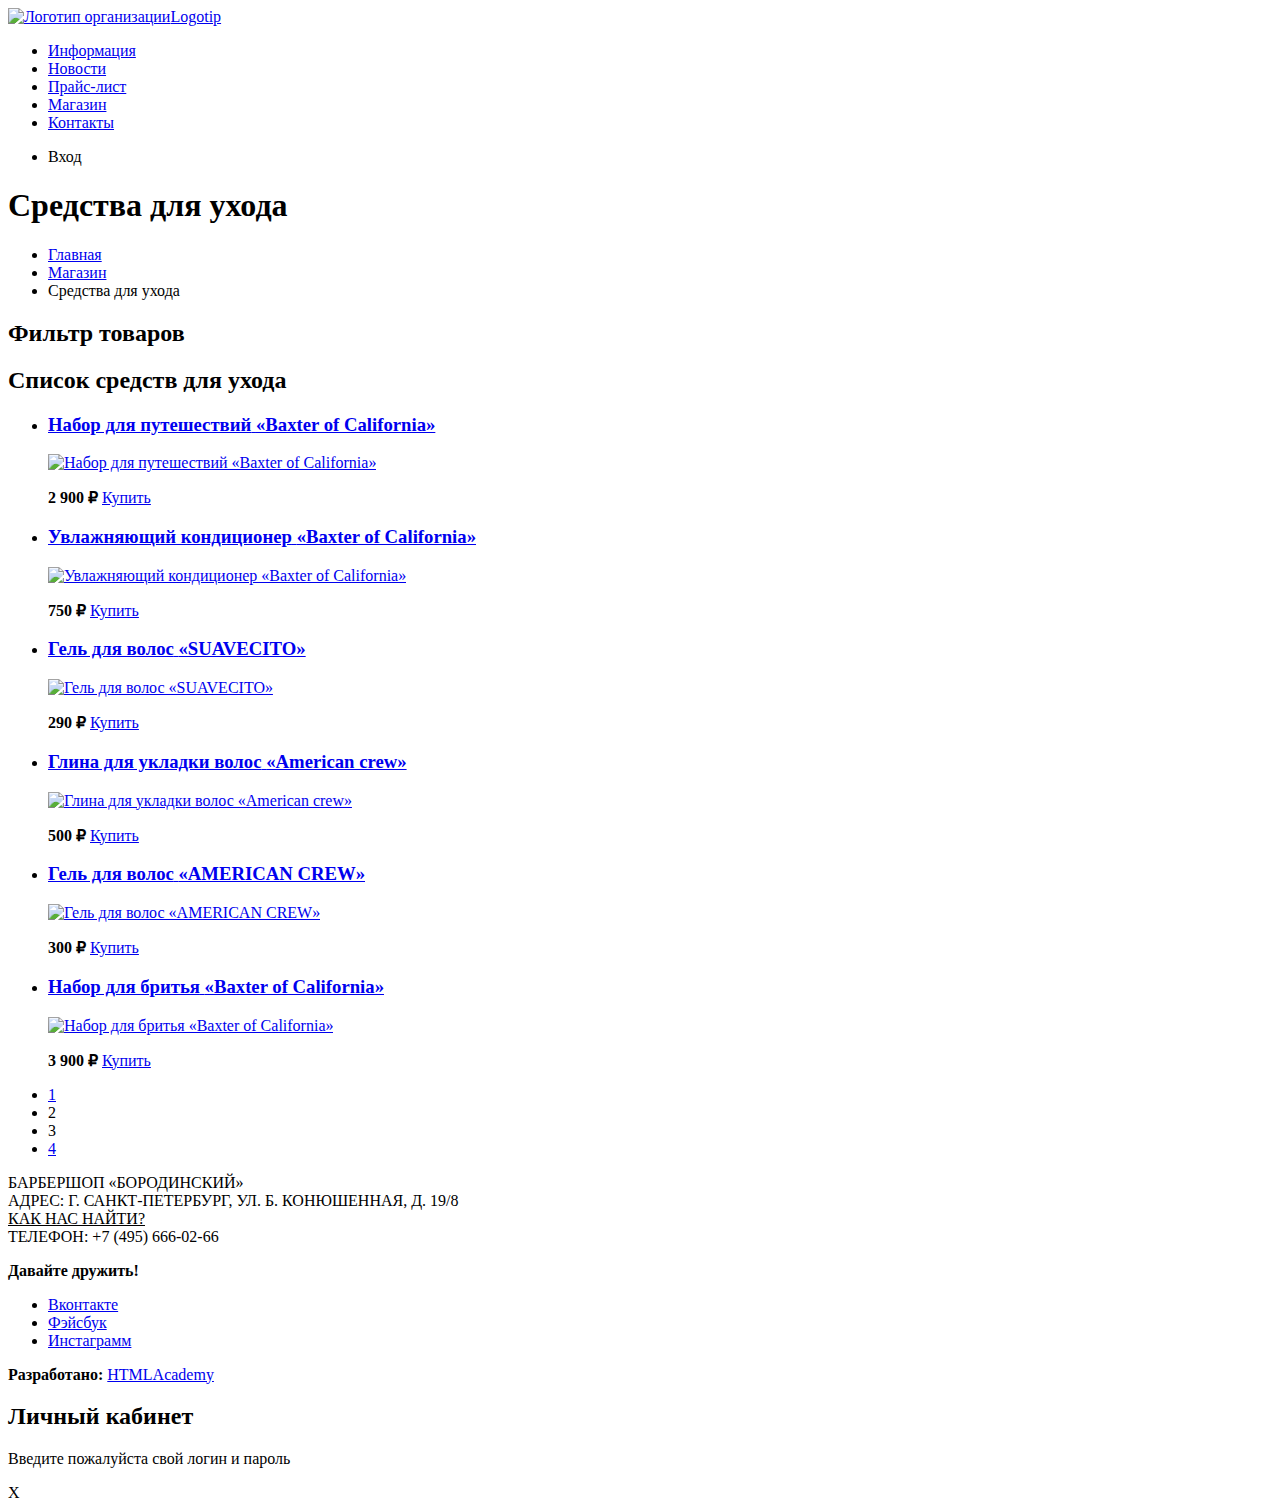
==== catalog.html @ 7cef71d9 "Initial commit" ====
<!DOCTYPE html>
<html lang="en">
<head>
	<meta charset="UTF-8">
	<title>Каталог Барбершопа</title>
	<meta name="description" content="Каталог товаров и услуг">
	<meta name="keyword" content="барбершоп, записаться, недорого, санкт петербург">
	<link rel="stylesheet" href="css/style.css">
</head>
<body>
	<header class="main-header">
		<nav class="main-navigation">
				<a href="index.html">
					<img src="#" alt="Логотип организации">Logotip
				</a>
			<ul class="navigation-list">

				<li>
					<a href="#">Информация</a>
				</li>
				<li>
					<a href="#">Новости</a>
				</li>
				<li>
					<a href="#">Прайс-лист</a>
				</li>
				<li class="site-navigation-current">
					<a href="#">Магазин</a>
				</li>
				<li>
					<a href="#">Контакты</a>
				</li>
			</ul>
			<ul class="user-navigation">
				<li class="logo-link">Вход</li>
			</ul>
		</nav>
	</header>
	<main class="container">
		<h1 class="page-title">Средства для ухода</h1>
		<ul class="breadcrumbs">
			<li><a href="index.html">Главная</a></li>
			<li><a href="index_catalog.html">Магазин</a></li>
			<li class="breadcrumbs-current">Средства для ухода</li>
		</ul>
		<section class="filteres">
			<h2 class="vissualy-hidden">Фильтр товаров</h2>
			<!-- Форма филтра -->
		</section>
		<section class="catalog">
			<h2 class="vissualy-hidden">Список средств для ухода</h2>
			<ul class="catalog-list">
				<li class="catalog-item">
					<h3>
						<a href="item.html">
							<span class="catalog-category">Набор для путешествий</span>
							<span class="catalog-item-title">«Baxter of California»</span>
						</a>
					</h3>
					<p class="catalog-item-image">
						<a href="item.html">
						<img src="#" alt="Набор для путешествий «Baxter of California»">
						</a>
					</p>
					<p class="catalog-item-price">
					<b class="price">2 900 ₽</b>
					<a class="button" href="#">Купить</a>
					</p>
				</li>
				<li class="catalog-item">
					<h3>
						<a href="#">
							<span class="catalog-category">Увлажняющий кондиционер</span>
							<span class="catalog-item-title">«Baxter of California»</span>
						</a>
					</h3>
					<p class="catalog-item-image">
						<a href="catalog-item.html">
						<img src="#" alt="Увлажняющий кондиционер «Baxter of California»">
						</a>
					</p>
					<p class="catalog-item-price">
					<b class="price">750 ₽</b>
					<a class="button" href="#">Купить</a>
					</p>
				</li>
				<li class="catalog-item">
					<h3>
						<a href="#">
							<span class="catalog-category">Гель для волос</span>
							<span class="catalog-item-title">«SUAVECITO»</span>
						</a>
					</h3>
					<p class="catalog-item-image">
						<a href="catalog-item.html">
						<img src="#" alt="Гель для волос «SUAVECITO»">
						</a>
					</p>
					<p class="catalog-item-price">
					<b class="price">290 ₽</b>
					<a class="button" href="#">Купить</a>
					</p>
				</li>
				<li class="catalog-item">
					<h3>
						<a href="#">
							<span class="catalog-category">Глина для укладки волос</span>
							<span class="catalog-item-title">«American crew»</span>
						</a>
					</h3>
					<p class="catalog-item-image">
						<a href="catalog-item.html">
						<img src="#" alt="Глина для укладки волос «American crew»">
						</a>
					</p>
					<p class="catalog-item-price">
					<b class="price">500 ₽</b>
					<a class="button" href="#">Купить</a>
					</p>
				</li>
				<li class="catalog-item">
					<h3>
						<a href="#">
							<span class="catalog-category">Гель для волос</span>
							<span class="catalog-item-title">«AMERICAN CREW»</span>
						</a>
					</h3>
					<p class="catalog-item-image">
						<a href="catalog-item.html">
						<img src="#" alt="Гель для волос «AMERICAN CREW»">
						</a>
					</p>
					<p class="catalog-item-price">
					<b class="price">300 ₽</b>
					<a class="button" href="#">Купить</a>
					</p>
				</li>
				<li class="catalog-item">
					<h3>
						<a href="#">
							<span class="catalog-category">Набор для бритья</span>
							<span class="catalog-item-title">«Baxter of California»</span>
						</a>
					</h3>
					<p class="catalog-item-image">
						<a href="catalog-item.html">
						<img src="#" alt="Набор для бритья «Baxter of California»">
						</a>
					</p>
					<p class="catalog-item-price">
					<b class="price">3 900 ₽</b>
					<a class="button" href="#">Купить</a>
					</p>
				</li>
			</ul>
			<ul class="pagination-list">
				<li class="pagination-item"><a href="#">1</a></li>
				<li class="pagination-item pagination-item-current"><a>2</a></li>
				<li class="pagination-item"><a href="#"></a>3</li>
				<li class="pagination-item"><a href="#">4</a></li>
			</ul>
		</section>
	</main>
	<footer class="main-footer">
		<p>БАРБЕРШОП «БОРОДИНСКИЙ»<br>
			АДРЕС: Г. САНКТ-ПЕТЕРБУРГ, УЛ. Б. КОНЮШЕННАЯ, Д. 19/8 <br>
			<ins>КАК НАС НАЙТИ?</ins> <br>
			ТЕЛЕФОН: +7 (495) 666-02-66</p>
			<div class="social-map">
		<b>Давайте дружить!</b>
		<ul class="social">
			<li class="social-network"><a href="#">Вконтакте</a></li>
			<li class="social-network"><a href="#">Фэйсбук</a></li>
			<li class="social-network"><a href="#">Инстаграмм</a></li>
		</ul>
			</div>
			<b>Разработано:</b>
			<a class="button" href="#">HTMLAcademy</a>
	</footer>
	<section class="modal-login">
		<h2>Личный кабинет</h2>
		<p>Введите пожалуйста свой логин и пароль</p>
		<span class="modal-close">X</span>
	</section>
</body>
</html>
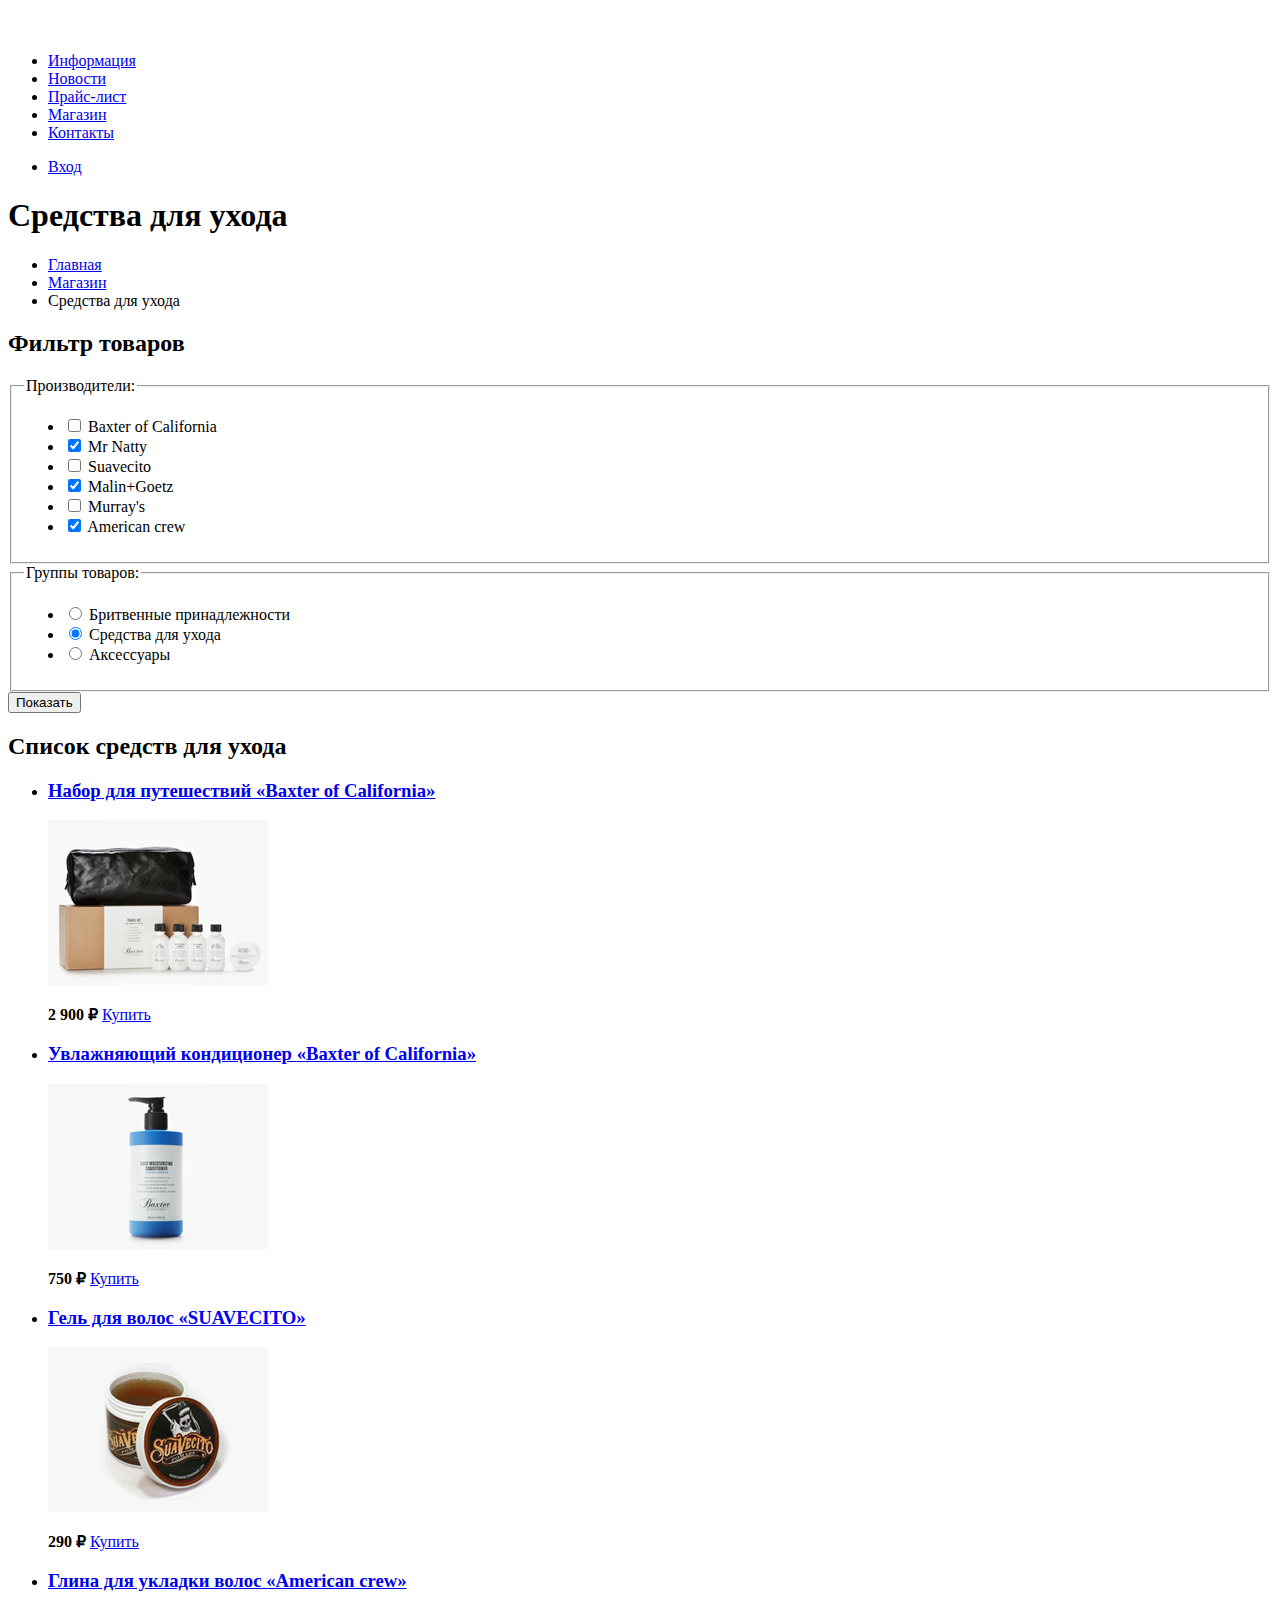
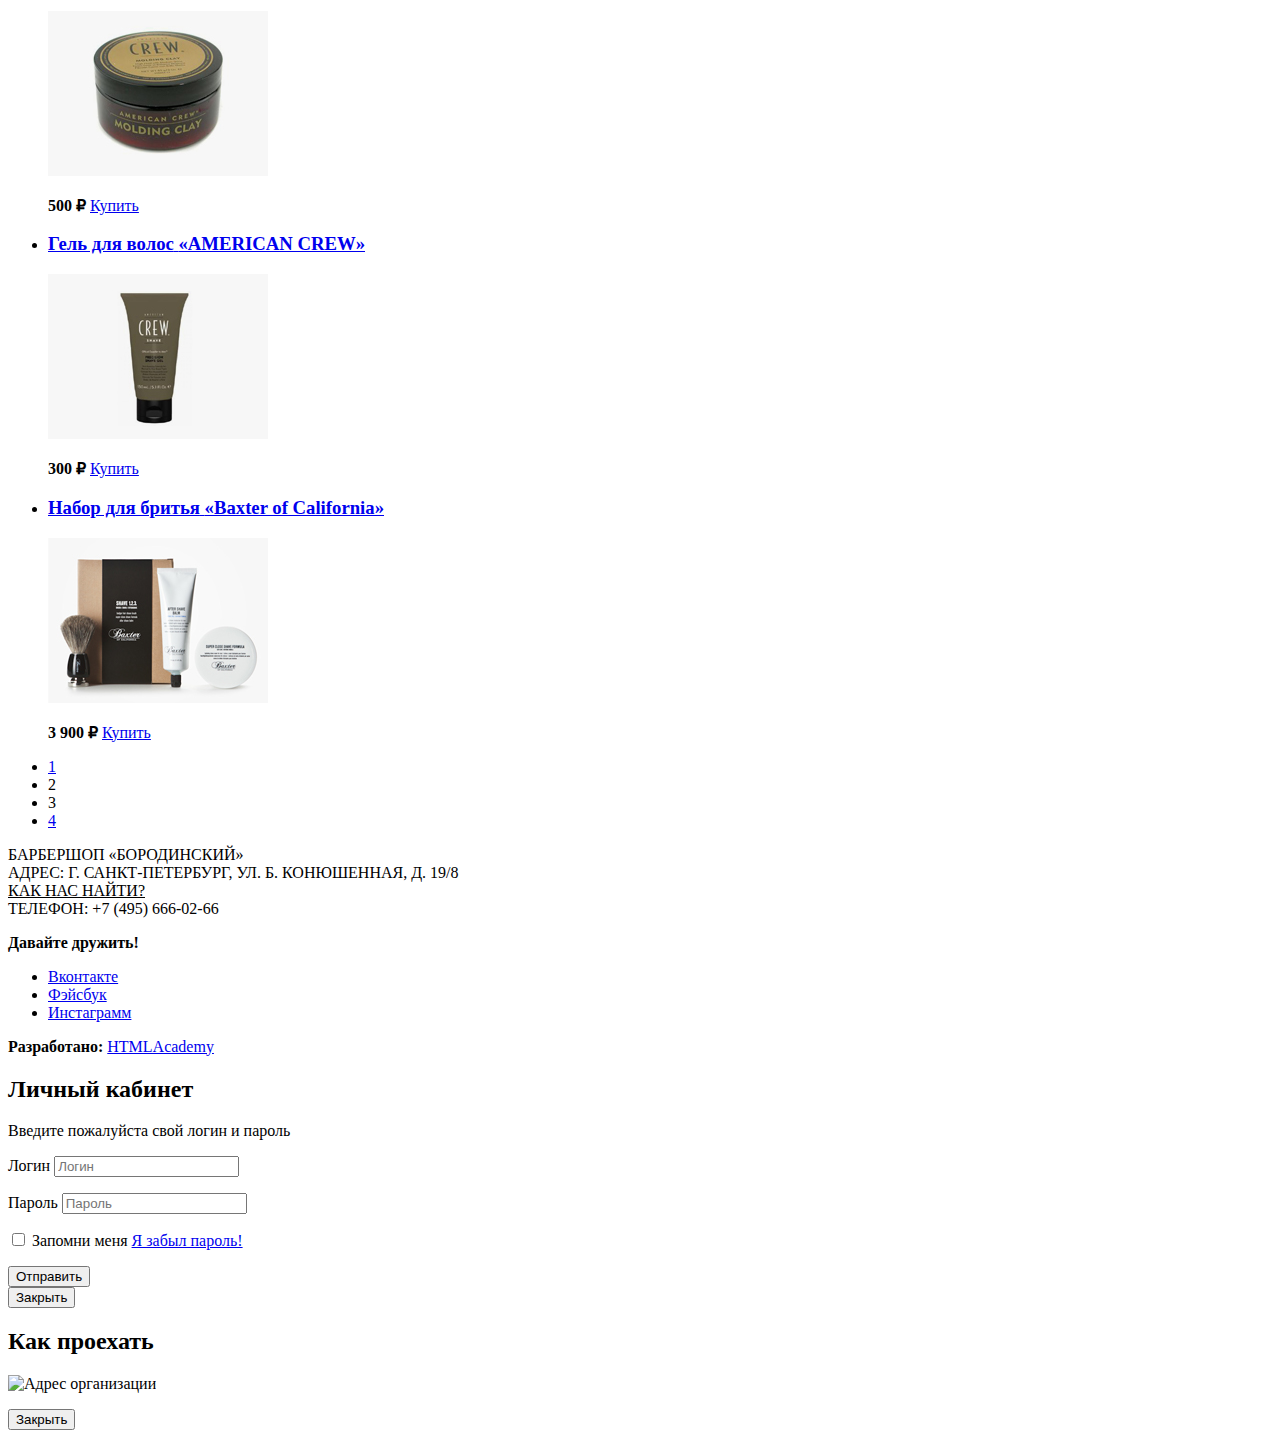
==== commit 6c97cba8: "Form and Photo" ====
--- a/catalog.html
+++ b/catalog.html
@@ -11,7 +11,7 @@
 	<header class="main-header">
 		<nav class="main-navigation">
 				<a href="index.html">
-					<img src="#" alt="Логотип организации">Logotip
+					<img src="img/logo.png" alt="Логотип организации">
 				</a>
 			<ul class="navigation-list">
 
@@ -32,7 +32,8 @@
 				</li>
 			</ul>
 			<ul class="user-navigation">
-				<li class="logo-link">Вход</li>
+				<li class="login-link">
+				<a class="login-link" href="login.html">Вход</a></li>
 			</ul>
 		</nav>
 	</header>
@@ -45,56 +46,99 @@
 		</ul>
 		<section class="filteres">
 			<h2 class="vissualy-hidden">Фильтр товаров</h2>
-			<!-- Форма филтра -->
+			<form class="filter" action="https://echo.htmlacademy.ru" method="GET">
+			<fieldset>
+				<legend>Производители:</legend>
+				<ul>
+					<li class="filter-option">
+						<input type="checkbox" class="visually-hidden filter-input filter-input-checkbox" name="baxter-of-california" id="filter-baxter-of-california">
+					<label for="filter-baxter-of-california">Baxter of California</label>
+					</li>
+					<li class="filter-option">
+						<input type="checkbox" class="visually-hidden filter-input filter-input-checkbox" name="mr-natty" id="filter-mr-natty" checked>
+					<label for="filter-mr-natty">Mr Natty</label>
+					</li>
+					<li class="filter-option">
+						<input type="checkbox" class="visually-hidden filter-input filter-input-checkbox" name="suavecito" id="filter-suavecito">
+					<label for="filter-suavecito">Suavecito</label>
+					</li>
+					<li class="filter-option">
+						<input type="checkbox" class="visually-hidden filter-input filter-input-checkbox" name="malina-goetz" id="filter-malin" checked>
+					<label for="filter-malin">Malin+Goetz</label>
+					</li>
+					<li class="filter-option">
+						<input type="checkbox" class="visually-hidden filter-input filter-input-checkbox" name="murray" id="filter-murray">
+					<label for="filter-murray">Murray's</label>
+					</li>
+					<li class="filter-option">
+						<input type="checkbox" class="visually-hidden filter-input filter-input-checkbox" name="american-crew" id="filter-american-crew" checked>
+					<label for="filter-american-crew">American crew</label>
+					</li>
+				</ul>
+			</fieldset>
+			<fieldset>
+				<legend>Группы товаров:</legend>
+				<ul>
+					<li class="filter-option">
+						<input type="radio" class="visually-hidden filter-input filter-input-radio" name="product-grup" id="filter-shave">
+					<label for="filter-shave">Бритвенные принадлежности</label>
+					</li>
+					<li class="filter-option">
+						<input type="radio" class="visually-hidden filter-input filter-input-radio" name="product-grup" id="filter-care" checked>
+					<label for="filter-care">Средства для ухода</label>
+					</li>
+					<li class="filter-option">
+						<input type="radio" class="visually-hidden filter-input filter-input-radio" name="product-grup" id="filter-accessories">
+					<label for="filter-accessories">Аксессуары</label>
+					</li>
+				</ul>
+			</fieldset>
+			<button type="submit" class="filter-button button">Показать</button>
+			</form>
 		</section>
 		<section class="catalog">
 			<h2 class="vissualy-hidden">Список средств для ухода</h2>
 			<ul class="catalog-list">
 				<li class="catalog-item">
-					<h3>
-						<a href="item.html">
+					<a href="item.html">
+					<h3>
 							<span class="catalog-category">Набор для путешествий</span>
 							<span class="catalog-item-title">«Baxter of California»</span>
-						</a>
-					</h3>
-					<p class="catalog-item-image">
-						<a href="item.html">
-						<img src="#" alt="Набор для путешествий «Baxter of California»">
-						</a>
-					</p>
+
+					</h3>
+					<p class="catalog-item-image">
+						<img src="img/Layer 38.jpg" alt="Набор для путешествий «Baxter of California»">
+					</p>
+					</a>
 					<p class="catalog-item-price">
 					<b class="price">2 900 ₽</b>
 					<a class="button" href="#">Купить</a>
 					</p>
 				</li>
 				<li class="catalog-item">
-					<h3>
-						<a href="#">
+					<a href="#">
+					<h3>
 							<span class="catalog-category">Увлажняющий кондиционер</span>
 							<span class="catalog-item-title">«Baxter of California»</span>
-						</a>
-					</h3>
-					<p class="catalog-item-image">
-						<a href="catalog-item.html">
-						<img src="#" alt="Увлажняющий кондиционер «Baxter of California»">
-						</a>
-					</p>
+					</h3>
+					<p class="catalog-item-image">
+						<img src="img/Layer 30.jpg" alt="Увлажняющий кондиционер «Baxter of California»">
+					</p>
+					</a>
 					<p class="catalog-item-price">
 					<b class="price">750 ₽</b>
 					<a class="button" href="#">Купить</a>
 					</p>
 				</li>
 				<li class="catalog-item">
-					<h3>
-						<a href="#">
+					<a href="#">
+					<h3>
 							<span class="catalog-category">Гель для волос</span>
 							<span class="catalog-item-title">«SUAVECITO»</span>
-						</a>
-					</h3>
-					<p class="catalog-item-image">
-						<a href="catalog-item.html">
-						<img src="#" alt="Гель для волос «SUAVECITO»">
-						</a>
+					</h3>
+					<p class="catalog-item-image">
+						<img src="img/Layer 39.jpg" alt="Гель для волос «SUAVECITO»">
+					</a>
 					</p>
 					<p class="catalog-item-price">
 					<b class="price">290 ₽</b>
@@ -102,51 +146,45 @@
 					</p>
 				</li>
 				<li class="catalog-item">
-					<h3>
-						<a href="#">
+					<a href="#">
+					<h3>
 							<span class="catalog-category">Глина для укладки волос</span>
 							<span class="catalog-item-title">«American crew»</span>
-						</a>
-					</h3>
-					<p class="catalog-item-image">
-						<a href="catalog-item.html">
-						<img src="#" alt="Глина для укладки волос «American crew»">
-						</a>
-					</p>
+					</h3>
+					<p class="catalog-item-image">
+						<img src="img/Layer 32.jpg" alt="Глина для укладки волос «American crew»">
+					</p>
+					</a>
 					<p class="catalog-item-price">
 					<b class="price">500 ₽</b>
 					<a class="button" href="#">Купить</a>
 					</p>
 				</li>
 				<li class="catalog-item">
-					<h3>
-						<a href="#">
+					<a href="#">
+					<h3>
 							<span class="catalog-category">Гель для волос</span>
 							<span class="catalog-item-title">«AMERICAN CREW»</span>
-						</a>
-					</h3>
-					<p class="catalog-item-image">
-						<a href="catalog-item.html">
-						<img src="#" alt="Гель для волос «AMERICAN CREW»">
-						</a>
-					</p>
+					</h3>
+					<p class="catalog-item-image">
+						<img src="img/Layer 33.jpg" alt="Гель для волос «AMERICAN CREW»">
+					</p>
+					</a>
 					<p class="catalog-item-price">
 					<b class="price">300 ₽</b>
 					<a class="button" href="#">Купить</a>
 					</p>
 				</li>
 				<li class="catalog-item">
-					<h3>
-						<a href="#">
+					<a href="#">
+					<h3>
 							<span class="catalog-category">Набор для бритья</span>
 							<span class="catalog-item-title">«Baxter of California»</span>
-						</a>
-					</h3>
-					<p class="catalog-item-image">
-						<a href="catalog-item.html">
-						<img src="#" alt="Набор для бритья «Baxter of California»">
-						</a>
-					</p>
+					</h3>
+					<p class="catalog-item-image">
+						<img src="img/Layer 42.jpg" alt="Набор для бритья «Baxter of California»">
+					</p>
+					</a>
 					<p class="catalog-item-price">
 					<b class="price">3 900 ₽</b>
 					<a class="button" href="#">Купить</a>
@@ -180,7 +218,31 @@
 	<section class="modal-login">
 		<h2>Личный кабинет</h2>
 		<p>Введите пожалуйста свой логин и пароль</p>
-		<span class="modal-close">X</span>
+		<form action="https://echo.htmlacademy.ru" class="login-form" method="POST">
+			<p>
+				<label for="user-login" class="vissualy-hidden">Логин</label>
+				<input type="text" class="login-icon-user" id="user-login" name="login" placeholder="Логин">
+			</p>
+			<p>
+				<label for="user-password">Пароль</label>
+				<input type="password" class="login-icon-password" id="user-password" name="password" placeholder="Пароль">
+			</p>
+			<p class="login-password-info">
+				<input type="checkbox" class="visually-hidden" id="remember-me" name="remember" class="visually-hidden">
+				<span class="check-box-indicator"></span>
+				<label for="remember-me">Запомни меня</label>
+				<a href="#" class="restore">Я забыл пароль!</a>
+			</p>
+			<button class="button" type="submit" value="">Отправить</button>
+		</form>
+		<button type="button" class="modail-close">Закрыть</button>
+	</section>
+	<section class="modal modal-map">
+		<h2 class="visually-hidden">Как проехать</h2>
+		<p>
+			<img src="img/map.jpg" alt="Адрес организации" width="780" height="560">
+		</p>
+		<button type="button" class="modal-close">Закрыть</span>
 	</section>
 </body>
 </html>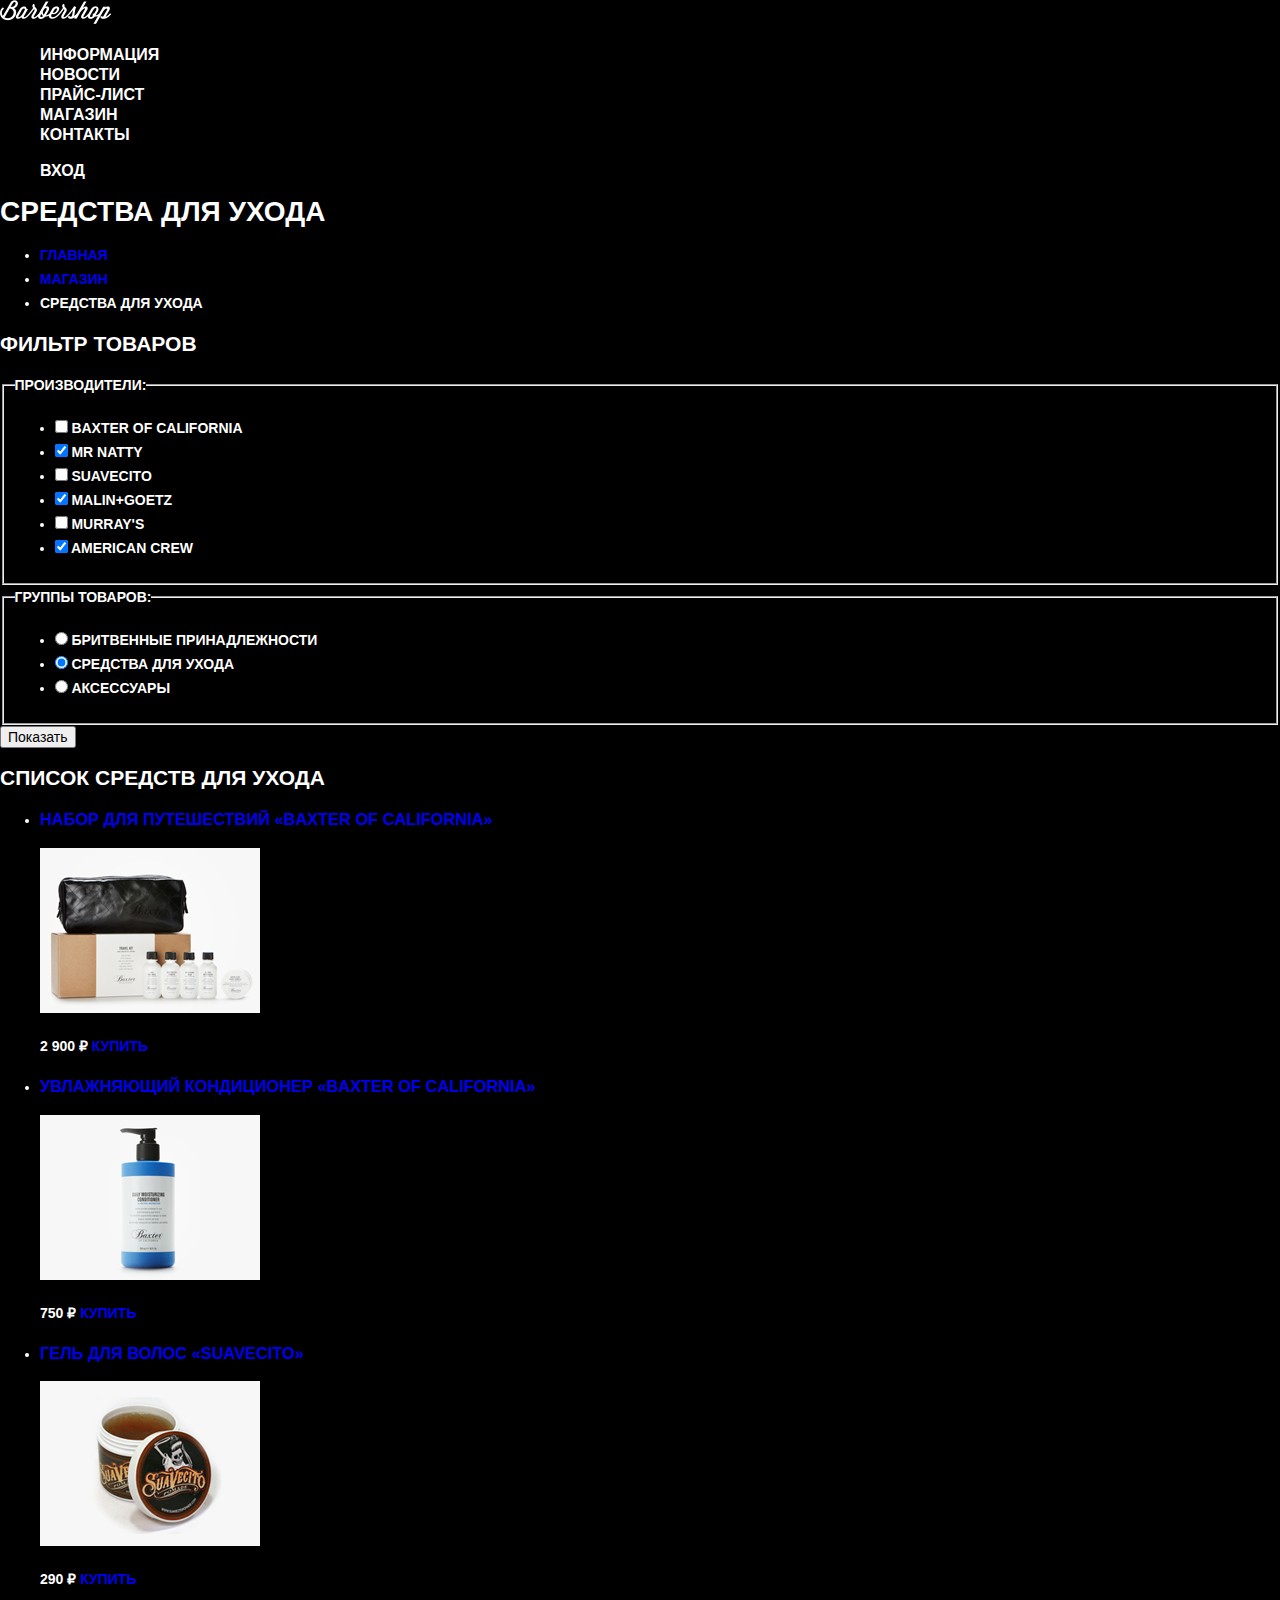
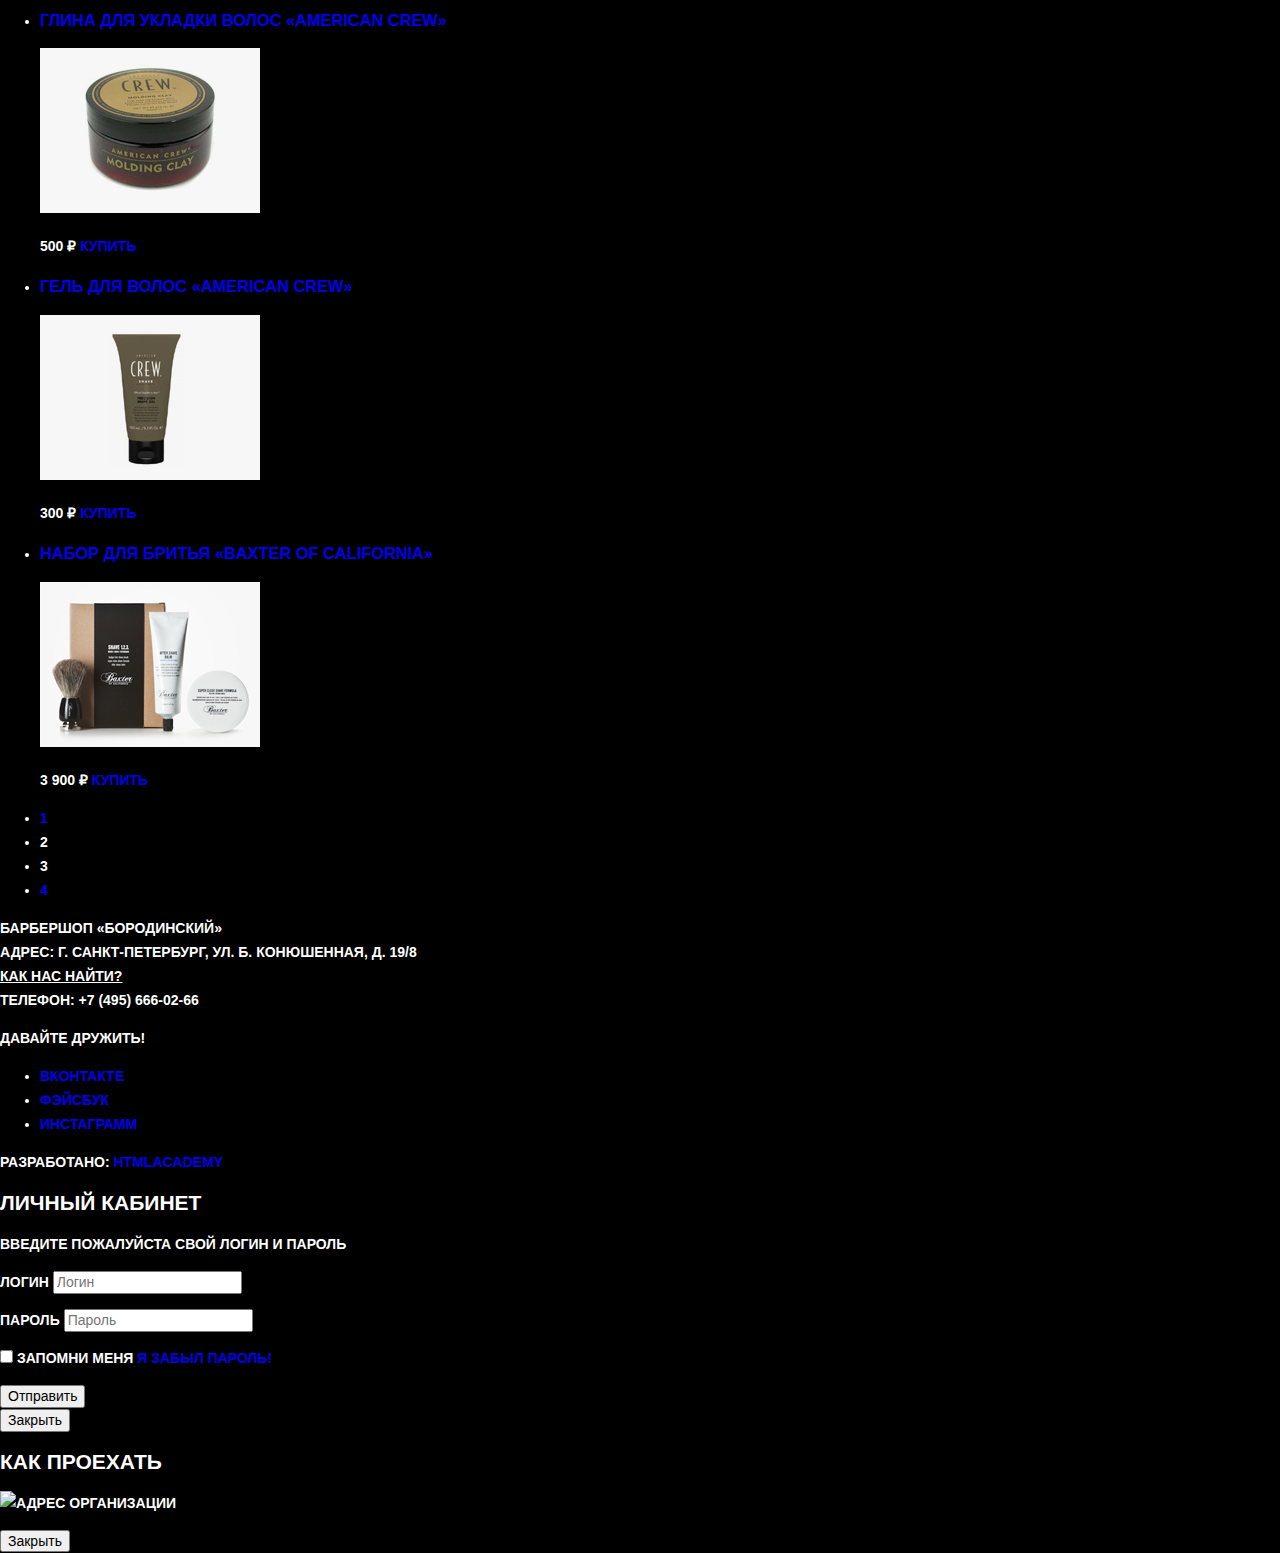
==== commit a4960cb1: "back up" ====
--- a/catalog.html
+++ b/catalog.html
@@ -5,6 +5,7 @@
 	<title>Каталог Барбершопа</title>
 	<meta name="description" content="Каталог товаров и услуг">
 	<meta name="keyword" content="барбершоп, записаться, недорого, санкт петербург">
+	<link rel="stylesheet" href="css/normalize.css">
 	<link rel="stylesheet" href="css/style.css">
 </head>
 <body>
--- a/css/style.css
+++ b/css/style.css
@@ -0,0 +1,55 @@
+body {
+    margin: 0;
+    padding: 0;
+
+    font-family: 'PT Sans Narrow', Arial, sans-serif;
+    text-transform: uppercase;
+    font-weight: bold;
+    font-size: 14px;
+    line-height: 24px;
+    color:#fff;
+
+    background-color:#000;
+    background-image: url(../img/Layer.jpg) ;
+    background-repeat: no-repeat;
+    background-position:top center;
+}
+a {
+    text-decoration: none;
+}
+.main-navigation{
+    font-size: 16px;
+    line-height: 20px;
+    color: #ffffff;
+
+    background-color: #000;
+}
+.navigation-list,
+.user-navigation {
+    list-style: none;
+}
+.navigation-list a,
+.user-navigation a {
+    color: #fff;
+}
+.navigation-list a:hover,
+.user-navigation a:hover,
+.navigation-list a:focus,
+.user-navigation a:focus {
+    background-color: #242424;
+}
+.feauter-list {
+    list-style: none;
+}
+.feauter-item {
+    text-align: center;
+}
+.feauter-item h3 {
+    font-size: 30px;
+    line-height: 42px;
+}
+.index-colums {
+    color: #000;
+    background-color:#fff;
+    background-image:url(../img/Layer10.png);
+}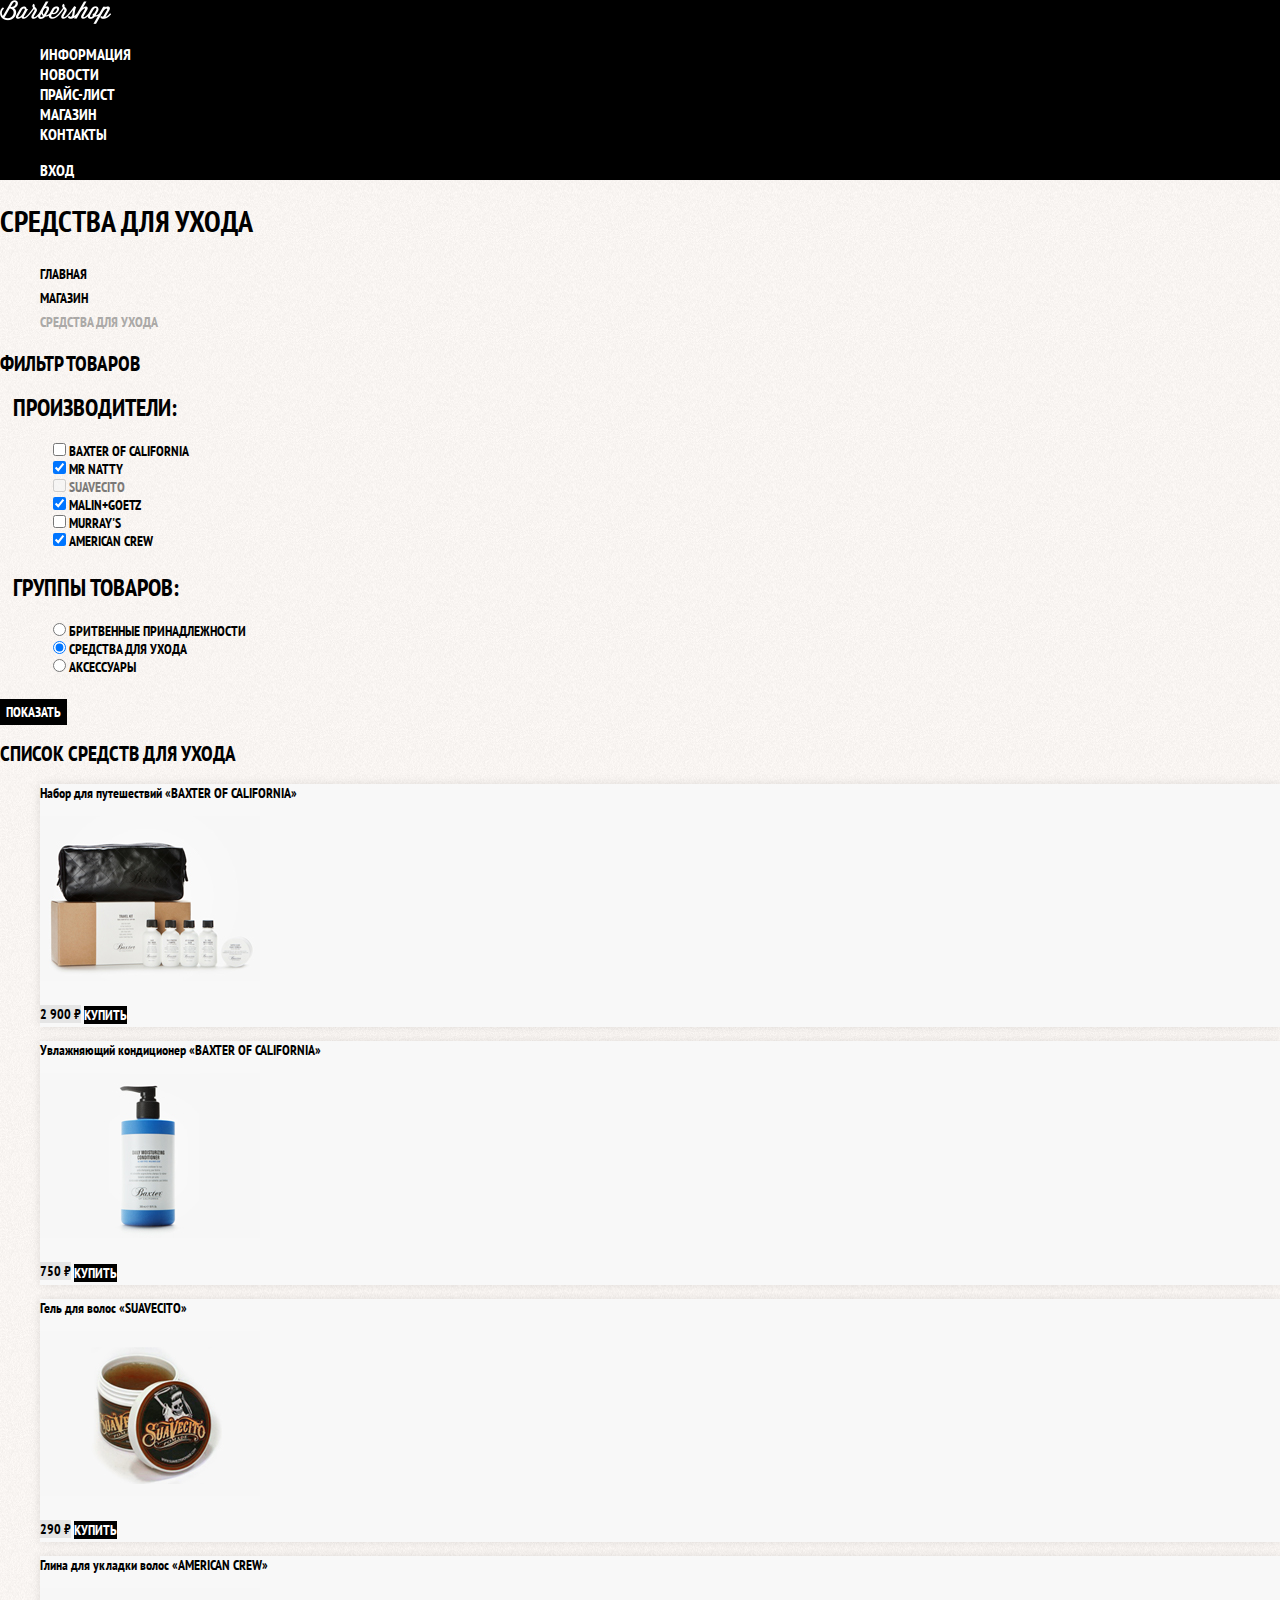
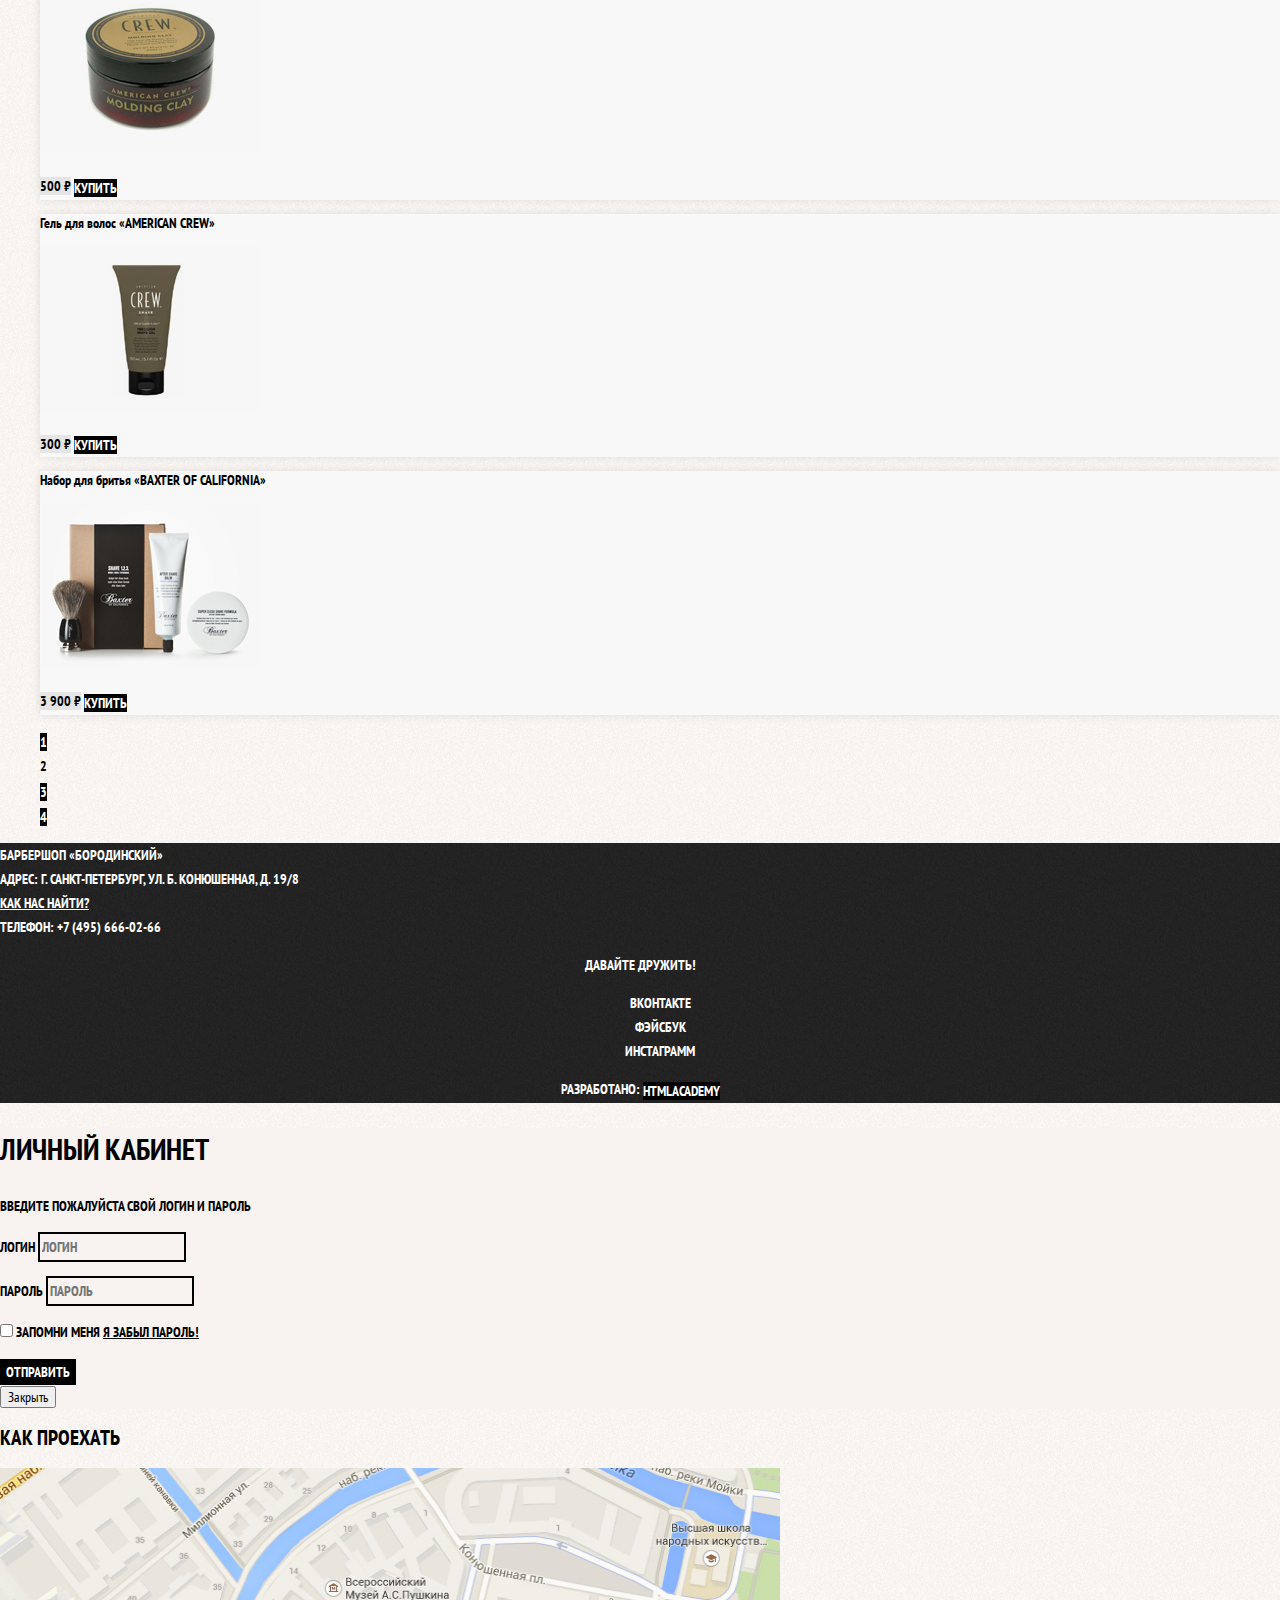
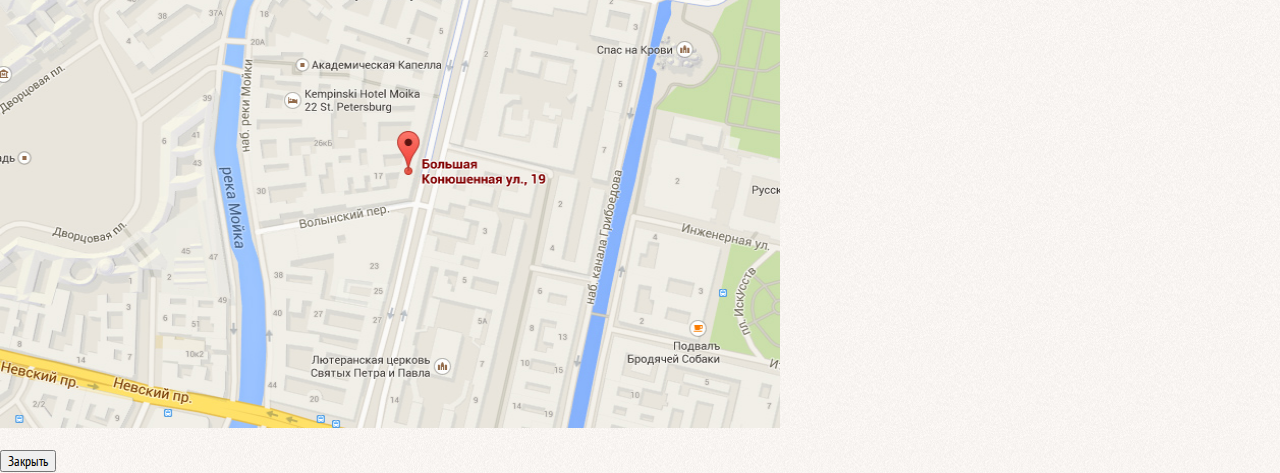
==== commit c4f32562: "basic style" ====
--- a/catalog.html
+++ b/catalog.html
@@ -5,10 +5,11 @@
 	<title>Каталог Барбершопа</title>
 	<meta name="description" content="Каталог товаров и услуг">
 	<meta name="keyword" content="барбершоп, записаться, недорого, санкт петербург">
+	<link href="https://fonts.googleapis.com/css?family=PT+Sans+Narrow:400,700&display=swap&subset=cyrillic" rel="stylesheet">
 	<link rel="stylesheet" href="css/normalize.css">
 	<link rel="stylesheet" href="css/style.css">
 </head>
-<body>
+<body class="next-body">
 	<header class="main-header">
 		<nav class="main-navigation">
 				<a href="index.html">
@@ -26,7 +27,7 @@
 					<a href="#">Прайс-лист</a>
 				</li>
 				<li class="site-navigation-current">
-					<a href="#">Магазин</a>
+					<a href="catalog.html">Магазин</a>
 				</li>
 				<li>
 					<a href="#">Контакты</a>
@@ -60,7 +61,7 @@
 					<label for="filter-mr-natty">Mr Natty</label>
 					</li>
 					<li class="filter-option">
-						<input type="checkbox" class="visually-hidden filter-input filter-input-checkbox" name="suavecito" id="filter-suavecito">
+						<input type="checkbox" class="visually-hidden filter-input filter-input-checkbox" name="suavecito" id="filter-suavecito" disabled>
 					<label for="filter-suavecito">Suavecito</label>
 					</li>
 					<li class="filter-option">
@@ -193,28 +194,32 @@
 				</li>
 			</ul>
 			<ul class="pagination-list">
-				<li class="pagination-item"><a href="#">1</a></li>
+				<li class="pagination-item"><a class="button" href="#">1</a></li>
 				<li class="pagination-item pagination-item-current"><a>2</a></li>
-				<li class="pagination-item"><a href="#"></a>3</li>
-				<li class="pagination-item"><a href="#">4</a></li>
+				<li class="pagination-item"><a class="button" href="#">3</a></li>
+				<li class="pagination-item"><a class="button" href="#">4</a></li>
 			</ul>
 		</section>
 	</main>
 	<footer class="main-footer">
+		<div class="footer-contacts">
 		<p>БАРБЕРШОП «БОРОДИНСКИЙ»<br>
 			АДРЕС: Г. САНКТ-ПЕТЕРБУРГ, УЛ. Б. КОНЮШЕННАЯ, Д. 19/8 <br>
-			<ins>КАК НАС НАЙТИ?</ins> <br>
+			<a href="#">КАК НАС НАЙТИ?</a><br>
 			ТЕЛЕФОН: +7 (495) 666-02-66</p>
+		</div>
 			<div class="social-map">
 		<b>Давайте дружить!</b>
 		<ul class="social">
-			<li class="social-network"><a href="#">Вконтакте</a></li>
-			<li class="social-network"><a href="#">Фэйсбук</a></li>
-			<li class="social-network"><a href="#">Инстаграмм</a></li>
+			<li><a class="social-network" href="#">Вконтакте</a></li>
+			<li><a class="social-network" href="#">Фэйсбук</a></li>
+			<li><a class="social-network" href="#">Инстаграмм</a></li>
 		</ul>
 			</div>
+			<div class="footer-copyright">
 			<b>Разработано:</b>
 			<a class="button" href="#">HTMLAcademy</a>
+			</div>
 	</footer>
 	<section class="modal-login">
 		<h2>Личный кабинет</h2>
@@ -229,9 +234,9 @@
 				<input type="password" class="login-icon-password" id="user-password" name="password" placeholder="Пароль">
 			</p>
 			<p class="login-password-info">
-				<input type="checkbox" class="visually-hidden" id="remember-me" name="remember" class="visually-hidden">
+				<input type="checkbox" id="remember-me" name="remember" class="visually-hidden">
 				<span class="check-box-indicator"></span>
-				<label for="remember-me">Запомни меня</label>
+				<label class="login-checkbox" for="remember-me">Запомни меня</label>
 				<a href="#" class="restore">Я забыл пароль!</a>
 			</p>
 			<button class="button" type="submit" value="">Отправить</button>
--- a/css/style.css
+++ b/css/style.css
@@ -14,6 +14,15 @@
     background-repeat: no-repeat;
     background-position:top center;
 }
+.next-body {
+    color: #000000;
+
+    background-color: #fff;
+    background-image: url(../img/Layer_colums.jpg);
+    background-position: 0 0;
+    background-repeat: repeat;
+}
+
 a {
     text-decoration: none;
 }
@@ -50,6 +59,202 @@
 }
 .index-colums {
     color: #000;
+
     background-color:#fff;
-    background-image:url(../img/Layer10.png);
+    background-image:url(../img/Layer_colums.jpg);
+    background-position: 0 0;
+    background-repeat: repeat;
+}
+.index-colums h2 {
+    font-size: 30px;
+    line-height: 42px;
+}
+.news-list {
+    list-style: none;
+}
+.news-item time {
+    text-transform: none;
+}
+.gallery-slider {
+    background-color:#ccc;
+    border: 7px solid #ffffff;
+}
+.button {
+    font: inherit;
+
+    text-align: center;
+    color:#fff;
+    vertical-align: middle;
+    text-transform: uppercase;
+
+    background-color:#000;
+    border: none;
+}
+.button:hover,
+.button:focus,
+.button:active {
+    background-color:#663d15;
+}
+.appointment-item input {
+    font: inherit;
+
+    background-color: transparent;
+    border: 2px solid #000101;
+}
+.appointment-item input:focus {
+    border: 2px solid #663d15;
+}
+.main-footer {
+    color: #fff;
+    background-color: #222222;
+    background-image: url(../img/footer-layer.jpg);
+    background-position: 0 0;
+    background-repeat: repeat;
+
+}
+
+.footer-contacts a {
+   color: #fff;
+   text-decoration: underline;
+}
+
+.footer-contacts a:hover,
+.footer-contacts a:focus {
+    text-decoration: none;
+}
+.social-map {
+    text-align: center;
+}
+.social-map ul {
+    list-style: none;
+}
+.social-network {
+    color: #fff;
+}
+.footer-copyright {
+    text-align: center;
+}
+.footer-copyright .button:hover, 
+.footer-copyright .button:focus {
+    color: #000;
+}
+.modal-login {
+    color: #000;
+
+    background-color: #f8f3f0;
+    background-image: url(../img/Layer_colums.jpg.jpg);
+    background-position: 0 0;
+    background-repeat: repeat;
+}
+.modal-login h2 {
+    font-size: 30px;
+    line-height: 42px;
+}
+.login-form input[type="text"],
+.login-form input[type="password"] {
+    font: inherit;
+    text-transform: uppercase;
+
+    background-color:unset;
+    border:2px solid #000000;
+}
+.login-form input:focus {
+    background-color: #663d15;
+}
+.login-checkbox:focus,
+.login-checkbox:hover {
+    color:#663d15;
+}
+.restore {
+    color: #000;
+    text-decoration: underline;
+}
+.restore:hover,
+.restore:focus {
+    text-decoration: none;
+}
+.page-title {
+    font-size: 30px;
+    line-height: 42px;
+}
+.breadcrumbs {
+    list-style: none;
+}
+.breadcrumbs a {
+    color: #000000 ;
+}
+.breadcrumbs a:focus,
+.breadcrumbs a:hover {
+    text-decoration: underline;
+}
+.breadcrumbs-current {
+    color:#aba9a7;
+}
+.filteres fieldset {
+    border: none;
+}
+.filteres ul {
+    list-style: none;
+    line-height: 18px;
+}
+.filter-input:hover + label,
+.filter-input:focus + label {
+    color:#663d15;
+}
+.filter-input:disabled + label {
+    opacity: 0.5;
+}
+legend {
+    font-size: 24px;
+    line-height: 30px;
+}
+.catalog-list {
+    list-style: none;
+}
+.catalog-item {
+    background-color: #f8f8f8;
+    box-shadow: 0 0 10px rgba(0, 0, 0, 0.1);
+}
+.catalog-item:hover {
+    box-shadow: 0 0 10px rgba(0, 0, 0, 0.2);
+}
+.catalog h3 {
+    color: black;
+    font-size: 14px;
+    line-height: 18px;
+}
+.catalog-category {
+    text-transform: none;
+}
+.price {
+    color:#000;
+    text-align: center;
+
+    line-height: 24px;
+    background-color: #e5e5e5;
+}
+.product-photos-preview {
+    list-style: none;
+}
+.pagination-list {
+    list-style: none;
+}
+.product-photos-full {
+    background-color: #ffffff;
+    box-shadow: 0 0 10px rgba(0, 0, 0, 0.1);
+}
+.product-photos-preview li {
+    background-color: #ffffff;
+    box-shadow: 0 0 10px rgba(0, 0, 0, 0.1);
+}
+.product-article {
+    text-align: right;
+    color:#aeaeae;
+}
+.product-info h3 {
+    font-size: 24px;
+    line-height: 30px;
+}
+.product-info ul {
+    list-style: none;
 }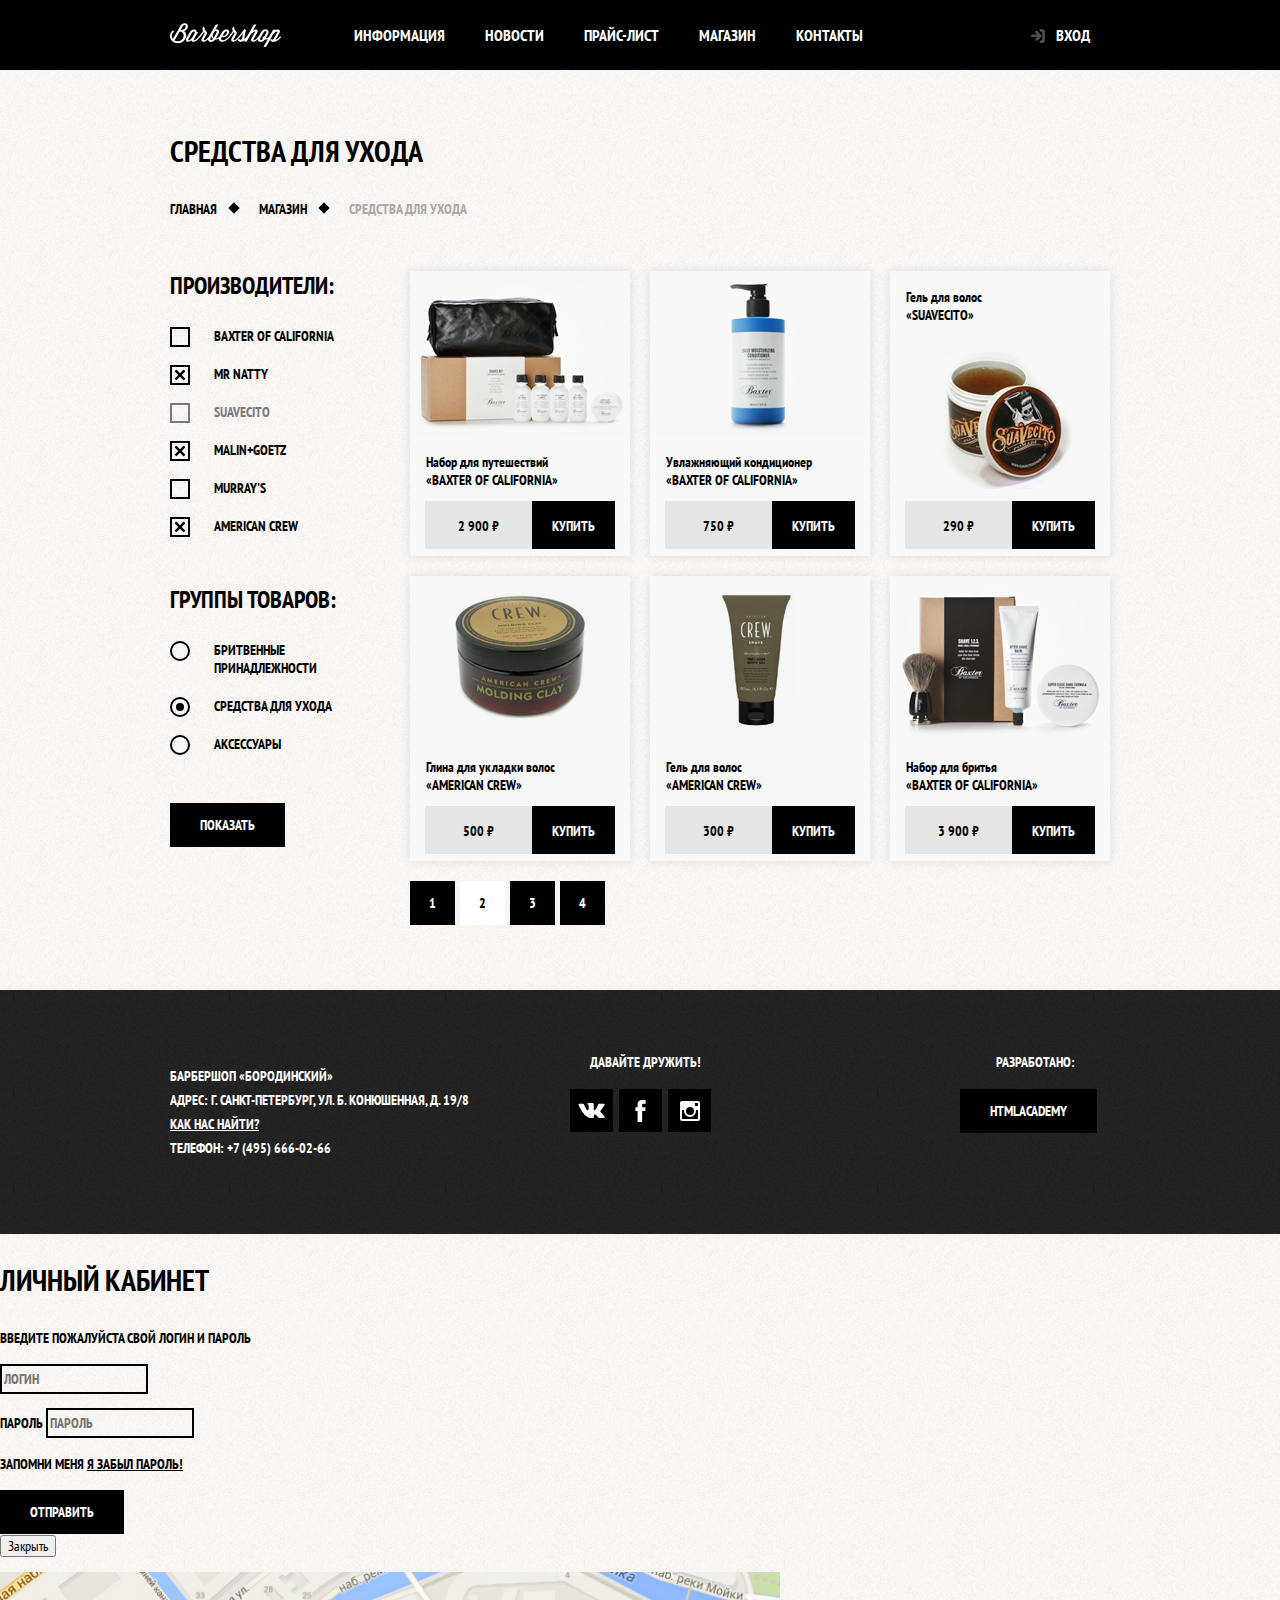
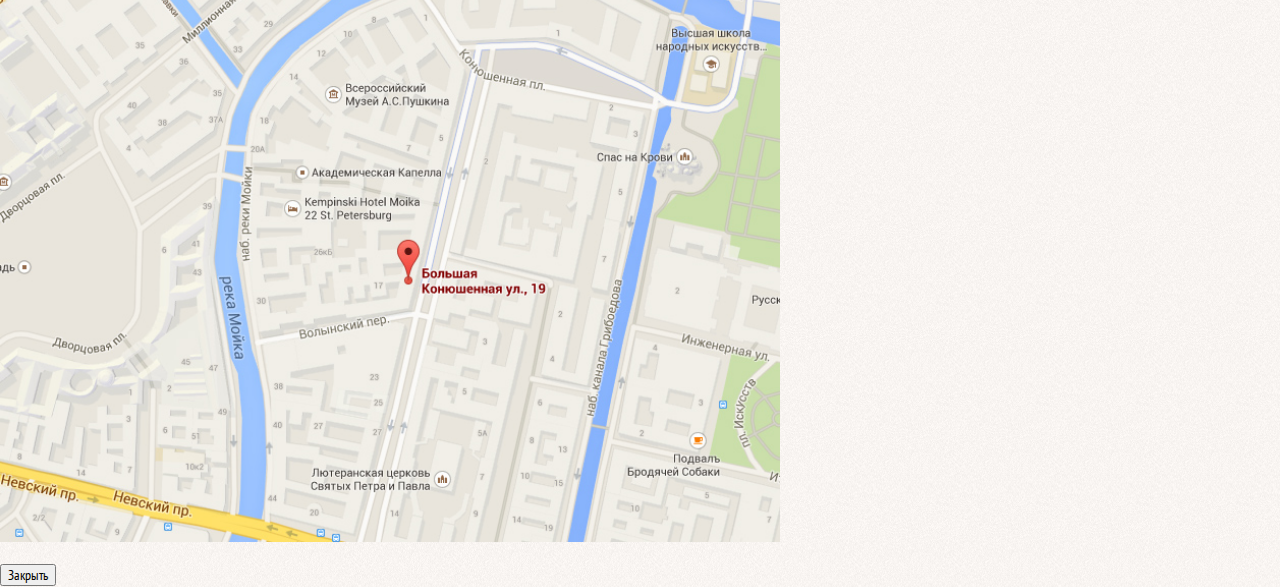
==== commit 9414beda: "1" ====
--- a/catalog.html
+++ b/catalog.html
@@ -12,11 +12,12 @@
 <body class="next-body">
 	<header class="main-header">
 		<nav class="main-navigation">
-				<a href="index.html">
-					<img src="img/logo.png" alt="Логотип организации">
-				</a>
+				<div class="main-navigation-wrapper">
+					<div class="container">
+						<a class="logo-braber" href="index.html">
+							<img src="img/logo.png" alt="Логотип организации">
+						</a>
 			<ul class="navigation-list">
-
 				<li>
 					<a href="#">Информация</a>
 				</li>
@@ -26,7 +27,7 @@
 				<li>
 					<a href="#">Прайс-лист</a>
 				</li>
-				<li class="site-navigation-current">
+				<li>
 					<a href="catalog.html">Магазин</a>
 				</li>
 				<li>
@@ -34,9 +35,11 @@
 				</li>
 			</ul>
 			<ul class="user-navigation">
-				<li class="login-link">
+				<li>
 				<a class="login-link" href="login.html">Вход</a></li>
 			</ul>
+			</div>
+		</div>
 		</nav>
 	</header>
 	<main class="container">
@@ -46,6 +49,7 @@
 			<li><a href="index_catalog.html">Магазин</a></li>
 			<li class="breadcrumbs-current">Средства для ухода</li>
 		</ul>
+		<div class="flex-catalog">
 		<section class="filteres">
 			<h2 class="vissualy-hidden">Фильтр товаров</h2>
 			<form class="filter" action="https://echo.htmlacademy.ru" method="GET">
@@ -53,44 +57,44 @@
 				<legend>Производители:</legend>
 				<ul>
 					<li class="filter-option">
-						<input type="checkbox" class="visually-hidden filter-input filter-input-checkbox" name="baxter-of-california" id="filter-baxter-of-california">
+						<input type="checkbox" class="vissualy-hidden filter-input filter-input-checkbox" name="baxter-of-california" id="filter-baxter-of-california">
 					<label for="filter-baxter-of-california">Baxter of California</label>
 					</li>
 					<li class="filter-option">
-						<input type="checkbox" class="visually-hidden filter-input filter-input-checkbox" name="mr-natty" id="filter-mr-natty" checked>
+						<input type="checkbox" class="vissualy-hidden filter-input filter-input-checkbox" name="mr-natty" id="filter-mr-natty" checked>
 					<label for="filter-mr-natty">Mr Natty</label>
 					</li>
 					<li class="filter-option">
-						<input type="checkbox" class="visually-hidden filter-input filter-input-checkbox" name="suavecito" id="filter-suavecito" disabled>
+						<input type="checkbox" class="vissualy-hidden filter-input filter-input-checkbox" name="suavecito" id="filter-suavecito" disabled>
 					<label for="filter-suavecito">Suavecito</label>
 					</li>
 					<li class="filter-option">
-						<input type="checkbox" class="visually-hidden filter-input filter-input-checkbox" name="malina-goetz" id="filter-malin" checked>
+						<input type="checkbox" class="vissualy-hidden filter-input filter-input-checkbox" name="malina-goetz" id="filter-malin" checked>
 					<label for="filter-malin">Malin+Goetz</label>
 					</li>
 					<li class="filter-option">
-						<input type="checkbox" class="visually-hidden filter-input filter-input-checkbox" name="murray" id="filter-murray">
+						<input type="checkbox" class="vissualy-hidden filter-input filter-input-checkbox" name="murray" id="filter-murray">
 					<label for="filter-murray">Murray's</label>
 					</li>
 					<li class="filter-option">
-						<input type="checkbox" class="visually-hidden filter-input filter-input-checkbox" name="american-crew" id="filter-american-crew" checked>
+						<input type="checkbox" class="vissualy-hidden filter-input filter-input-checkbox" name="american-crew" id="filter-american-crew" checked>
 					<label for="filter-american-crew">American crew</label>
 					</li>
 				</ul>
 			</fieldset>
 			<fieldset>
 				<legend>Группы товаров:</legend>
-				<ul>
-					<li class="filter-option">
-						<input type="radio" class="visually-hidden filter-input filter-input-radio" name="product-grup" id="filter-shave">
+				<ul class="filtercatalog">
+					<li class="filter-option">
+						<input type="radio" class="vissualy-hidden filter-input filter-input-radio" name="product-grup" id="filter-shave">
 					<label for="filter-shave">Бритвенные принадлежности</label>
 					</li>
 					<li class="filter-option">
-						<input type="radio" class="visually-hidden filter-input filter-input-radio" name="product-grup" id="filter-care" checked>
+						<input type="radio" class="vissualy-hidden filter-input filter-input-radio" name="product-grup" id="filter-care" checked>
 					<label for="filter-care">Средства для ухода</label>
 					</li>
 					<li class="filter-option">
-						<input type="radio" class="visually-hidden filter-input filter-input-radio" name="product-grup" id="filter-accessories">
+						<input type="radio" class="vissualy-hidden filter-input filter-input-radio" name="product-grup" id="filter-accessories">
 					<label for="filter-accessories">Аксессуары</label>
 					</li>
 				</ul>
@@ -194,32 +198,36 @@
 				</li>
 			</ul>
 			<ul class="pagination-list">
-				<li class="pagination-item"><a class="button" href="#">1</a></li>
+				<li class="pagination-item"><a href="#">1</a></li>
 				<li class="pagination-item pagination-item-current"><a>2</a></li>
-				<li class="pagination-item"><a class="button" href="#">3</a></li>
-				<li class="pagination-item"><a class="button" href="#">4</a></li>
+				<li class="pagination-item"><a href="#">3</a></li>
+				<li class="pagination-item"><a href="#">4</a></li>
 			</ul>
 		</section>
+	</div>
 	</main>
 	<footer class="main-footer">
-		<div class="footer-contacts">
-		<p>БАРБЕРШОП «БОРОДИНСКИЙ»<br>
-			АДРЕС: Г. САНКТ-ПЕТЕРБУРГ, УЛ. Б. КОНЮШЕННАЯ, Д. 19/8 <br>
-			<a href="#">КАК НАС НАЙТИ?</a><br>
-			ТЕЛЕФОН: +7 (495) 666-02-66</p>
+		<div class="container">	
+			<div class="footer-contacts">
+			<p>БАРБЕРШОП «БОРОДИНСКИЙ»<br>
+				АДРЕС: Г. САНКТ-ПЕТЕРБУРГ, УЛ. Б. КОНЮШЕННАЯ, Д. 19/8 <br>
+				<a href="#">КАК НАС НАЙТИ?</a><br>
+				ТЕЛЕФОН: +7 (495) 666-02-66</p>
+			</div>
+				<div class="social-map">
+			<b>Давайте дружить!</b>
+			<ul class="social">
+				<li><a class="social-network" href="#"><span class="vissualy-hidden">Вконтакте</span>
+					<svg xmlns="http://www.w3.org/2000/svg" width="27" height="15" viewBox="0 0 26.14 14.91"><path d="M26 13.47l-.09-.17a13.55 13.55 0 0 0-2.6-3q-.87-.83-1.1-1.12A1 1 0 0 1 22 8a10.27 10.27 0 0 1 1.22-1.78l.88-1.16q2.35-3.13 2-4L26 .94a.8.8 0 0 0-.4-.22 2.14 2.14 0 0 0-.87 0h-3.92a.51.51 0 0 0-.27 0h-.3a.6.6 0 0 0-.15.14.93.93 0 0 0-.14.24 22.22 22.22 0 0 1-1.46 3.06q-.5.84-.93 1.46a7 7 0 0 1-.71.91 4.94 4.94 0 0 1-.52.47q-.23.18-.35.15l-.23-.05a.9.9 0 0 1-.31-.33 1.49 1.49 0 0 1-.16-.53V1.6a3.14 3.14 0 0 0 0-.62 2.12 2.12 0 0 0-.14-.44.73.73 0 0 0-.28-.33 1.57 1.57 0 0 0-.46-.18A9 9 0 0 0 12.57 0a8.93 8.93 0 0 0-3.25.33 1.83 1.83 0 0 0-.52.41q-.25.3-.07.33a1.67 1.67 0 0 1 1.16.59l.08.16a2.6 2.6 0 0 1 .19.63 6.32 6.32 0 0 1 .12 1 10.59 10.59 0 0 1 0 1.7q-.07.71-.13 1.1a2.21 2.21 0 0 1-.18.64 2.69 2.69 0 0 1-.16.3l-.07.07a1 1 0 0 1-.37.07.86.86 0 0 1-.46-.19 3.27 3.27 0 0 1-.56-.52 7 7 0 0 1-.66-.93q-.37-.6-.76-1.42l-.22-.39q-.2-.38-.56-1.11t-.62-1.43A.9.9 0 0 0 5.2.9h-.07a.93.93 0 0 0-.22-.16A1.44 1.44 0 0 0 4.6.65L.87.68A1 1 0 0 0 .1.94L0 1a.44.44 0 0 0 0 .22 1.08 1.08 0 0 0 .08.37Q.9 3.53 1.86 5.31t1.66 2.87Q4.23 9.27 5 10.24t1 1.24l.37.41.34.33a8.06 8.06 0 0 0 1 .78 16.34 16.34 0 0 0 1.4.9 7.6 7.6 0 0 0 1.79.72 6.19 6.19 0 0 0 2 .22h1.57a1.08 1.08 0 0 0 .72-.3l.05-.07a.9.9 0 0 0 .1-.25 1.38 1.38 0 0 0 0-.37 4.48 4.48 0 0 1 .09-1.05 2.77 2.77 0 0 1 .23-.71 1.74 1.74 0 0 1 .29-.4 1.19 1.19 0 0 1 .23-.2h.11a.86.86 0 0 1 .77.21 4.52 4.52 0 0 1 .83.79q.39.47.93 1.05a6.41 6.41 0 0 0 1 .87l.27.16a3.31 3.31 0 0 0 .71.3 1.53 1.53 0 0 0 .76.07l3.48-.05a1.58 1.58 0 0 0 .8-.17.68.68 0 0 0 .34-.37 1.06 1.06 0 0 0 0-.46 1.71 1.71 0 0 0-.1-.36z" fill="#fff"/></svg></a></li>
+				<li><a class="social-network" href="#"><span class="vissualy-hidden">Фэйсбук</span><svg xmlns="http://www.w3.org/2000/svg" width="19" height="22" viewBox="0 0 10.15 21.74"><path d="M3.34 1.12A4.77 4.77 0 0 1 6.53 0h3.61v3.81H7.81a1.07 1.07 0 0 0-1.09.83v2.55h3.42c-.08 1.23-.24 2.45-.41 3.67h-3v10.87H2.21V10.86H0V7.21h2.19V3.66a3.83 3.83 0 0 1 1.15-2.54z" fill="#fff"/></svg></a></li>
+				<li><a class="social-network" href="#"><span class="vissualy-hidden">Инстаграмм</span><svg xmlns="http://www.w3.org/2000/svg" width="20" height="20" viewBox="0 0 20 20"><path d="M18 0H2a2 2 0 0 0-2 2v16a2 2 0 0 0 2 2h16a2 2 0 0 0 2-2V2a2 2 0 0 0-2-2zm-8 6a4 4 0 1 1-4 4 4 4 0 0 1 4-4zM2.5 18a.47.47 0 0 1-.5-.5V9h2.1a3.4 3.4 0 0 0-.1 1 6 6 0 1 0 12 0 3.4 3.4 0 0 0-.1-1H18v8.5a.47.47 0 0 1-.5.5zM18 4.5a.47.47 0 0 1-.5.5h-2a.47.47 0 0 1-.5-.5v-2a.47.47 0 0 1 .5-.5h2a.47.47 0 0 1 .5.5z" fill="#fff"/></svg></a></li>
+			</ul>
+				</div>
+				<div class="footer-copyright">
+				<b>Разработано:</b>
+				<a class="button" href="#">HTMLAcademy</a>
+				</div>
 		</div>
-			<div class="social-map">
-		<b>Давайте дружить!</b>
-		<ul class="social">
-			<li><a class="social-network" href="#">Вконтакте</a></li>
-			<li><a class="social-network" href="#">Фэйсбук</a></li>
-			<li><a class="social-network" href="#">Инстаграмм</a></li>
-		</ul>
-			</div>
-			<div class="footer-copyright">
-			<b>Разработано:</b>
-			<a class="button" href="#">HTMLAcademy</a>
-			</div>
 	</footer>
 	<section class="modal-login">
 		<h2>Личный кабинет</h2>
@@ -234,7 +242,7 @@
 				<input type="password" class="login-icon-password" id="user-password" name="password" placeholder="Пароль">
 			</p>
 			<p class="login-password-info">
-				<input type="checkbox" id="remember-me" name="remember" class="visually-hidden">
+				<input type="checkbox" id="remember-me" name="remember" class="vissualy-hidden">
 				<span class="check-box-indicator"></span>
 				<label class="login-checkbox" for="remember-me">Запомни меня</label>
 				<a href="#" class="restore">Я забыл пароль!</a>
@@ -244,7 +252,7 @@
 		<button type="button" class="modail-close">Закрыть</button>
 	</section>
 	<section class="modal modal-map">
-		<h2 class="visually-hidden">Как проехать</h2>
+		<h2 class="vissualy-hidden">Как проехать</h2>
 		<p>
 			<img src="img/map.jpg" alt="Адрес организации" width="780" height="560">
 		</p>
--- a/css/style.css
+++ b/css/style.css
@@ -1,3 +1,4 @@
+
 body {
     margin: 0;
     padding: 0;
@@ -35,11 +36,16 @@
 }
 .navigation-list,
 .user-navigation {
+    margin: 0;
+    padding: 0;
     list-style: none;
 }
 .navigation-list a,
 .user-navigation a {
     color: #fff;
+
+    display: block;
+    padding: 25px 20px;
 }
 .navigation-list a:hover,
 .user-navigation a:hover,
@@ -48,34 +54,78 @@
     background-color: #242424;
 }
 .feauter-list {
-    list-style: none;
+    display: flex;
+    justify-content: space-between;
+    margin: 0;
+    padding: 0;
+    list-style: none;
+    margin-top: 75px;
+    margin-bottom: 80px;
 }
 .feauter-item {
+    width: 300px;
     text-align: center;
 }
 .feauter-item h3 {
+    position: relative;
     font-size: 30px;
     line-height: 42px;
+    margin: 0;
+    margin-bottom: 60px;
+}
+
+.feauter-list h3::after {
+    content: "";
+    background-color: #fff;
+    position: absolute;
+    width: 20px;
+    height: 20px;   
+    left: 50%;
+    bottom: -30px;
+    margin-left: -10px;
+    transform: rotate(45deg);
+}
+.feauter-item p {
+    margin: 0 20px;
 }
 .index-colums {
     color: #000;
 
     background-color:#fff;
-    background-image:url(../img/Layer_colums.jpg);
-    background-position: 0 0;
-    background-repeat: repeat;
+    background-image:
+    url(/img/Layercopy.png),
+    url(/img/Layer_colums.jpg);
+    background-position: center, 0 0;
+    background-repeat: no-repeat, repeat;
 }
 .index-colums h2 {
     font-size: 30px;
     line-height: 42px;
+
+    margin: 0;
+    margin-bottom: 24px;
 }
 .news-list {
     list-style: none;
+    margin: 0;
+    padding: 0;
+    margin-bottom: 30px;
 }
 .news-item time {
     text-transform: none;
 }
+
+.news-item p {
+    margin: 0;
+    padding: 0;
+}
+.news-item {
+    margin-bottom: 25px;
+}
 .gallery-slider {
+    margin: 0;
+    height: 164px;
+
     background-color:#ccc;
     border: 7px solid #ffffff;
 }
@@ -141,10 +191,11 @@
 .modal-login {
     color: #000;
 
+    background-image: url(../img/Layer_colums.jpg);
     background-color: #f8f3f0;
-    background-image: url(../img/Layer_colums.jpg.jpg);
     background-position: 0 0;
     background-repeat: repeat;
+    
 }
 .modal-login h2 {
     font-size: 30px;
@@ -158,8 +209,9 @@
     background-color:unset;
     border:2px solid #000000;
 }
-.login-form input:focus {
-    background-color: #663d15;
+.login-form input:focus,
+.login-form input:hover {
+    border-color: #663d15;
 }
 .login-checkbox:focus,
 .login-checkbox:hover {
@@ -178,7 +230,30 @@
     line-height: 42px;
 }
 .breadcrumbs {
-    list-style: none;
+    display: flex;
+    justify-content: flex-start;
+    flex-wrap: wrap;
+    list-style: none;
+}
+.breadcrumbs li {
+    position: relative;
+    margin-right: 42px;
+}
+.breadcrumbs li::after {
+    position: absolute;
+    content: "";
+
+    width: 8px;
+    height: 8px;
+
+    background-color:#000;
+
+    top: 7px;
+    right: -21px;
+    transform: rotate(45deg);
+}
+.breadcrumbs li:last-child::after {
+    display: none;
 }
 .breadcrumbs a {
     color: #000000 ;
@@ -191,6 +266,10 @@
     color:#aba9a7;
 }
 .filteres fieldset {
+    margin: 0;
+    padding: 0px;
+    margin-bottom: 30px;
+
     border: none;
 }
 .filteres ul {
@@ -209,6 +288,8 @@
     line-height: 30px;
 }
 .catalog-list {
+    margin: 0;
+    padding: 0;
     list-style: none;
 }
 .catalog-item {
@@ -225,6 +306,7 @@
 }
 .catalog-category {
     text-transform: none;
+    display: block;
 }
 .price {
     color:#000;
@@ -236,12 +318,11 @@
 .product-photos-preview {
     list-style: none;
 }
-.pagination-list {
-    list-style: none;
-}
+
 .product-photos-full {
     background-color: #ffffff;
     box-shadow: 0 0 10px rgba(0, 0, 0, 0.1);
+    width: 460px;
 }
 .product-photos-preview li {
     background-color: #ffffff;
@@ -257,4 +338,453 @@
 }
 .product-info ul {
     list-style: none;
-}+}
+
+img {
+    max-width: 100%;
+    height: auto;
+}
+.vissualy-hidden:not(:focus):not(:active),
+input[type="checkbox"].vissualy-hidden,
+input[type="radio"].vissualy-hidden {
+    position: absolute;
+
+    width: 1px;
+    height: 1px;
+    margin: -1px;
+    border: 0;
+    padding: 0;
+
+    white-space: nowrap;
+    clip-path: inset(100%);
+    clip: rect(0 0 0 0);
+    overflow: hidden;
+}
+.user-navigation .login-link {
+    position: relative;
+    padding-left: 50px;
+}
+.login-link:before {
+    content: "";
+    width: 16px;
+    height: 18px;
+    opacity: 0.3;
+    background-color:#ff0000;
+    position: absolute;
+    top: 28px;
+    left: 24px;
+    background: url(/img/login.svg) no-repeat 0 0 ;
+}
+.login-link:hover::before,
+.login-link:focus::before,
+.login-link:active::before {
+    opacity: 1;
+}
+/* Сетка */
+
+.main-navigation {
+    display: flex;
+    flex-direction: column;
+    align-items: center;
+    background-color:transparent;
+}
+.main-logo {
+    width: 370px;
+    height: 175px;
+    order: 1;
+}
+.navigation-list {
+    width: 620px;
+
+    display: flex;
+    flex-wrap: wrap;
+}
+.user-navigation {
+    max-width: 140px;
+    display: flex;
+}
+.main-navigation-wrapper {
+    margin-bottom: 60px;
+    background-color:#000000;
+    width: 100%;
+}
+.container {
+    width: 940px;
+    padding: 0 10px;
+    margin: 0 auto;
+}
+.main-navigation-wrapper .container {
+    display:flex;
+    justify-content: space-between;
+}
+.index-colums {
+    padding: 50px 80px;
+    display: flex;
+    justify-content: space-between;
+    margin-bottom: 35px;
+}
+.news,
+.contact-info {
+    width: 380px;
+}
+.gallery,
+.contacts {
+    width: 300px;
+}
+.main-footer {
+    margin-top: 65px;
+    padding: 60px 0;
+}
+.footer-contacts{
+    margin: 0;
+    width: 320px;
+    margin-right: 80px;
+}
+.social-map {
+    width: 150px;
+}
+.footer-copyright {
+    width: 150px;
+    margin-left: auto;
+}
+.main-footer .container {
+    display: flex;
+}
+.breadcrumbs {
+    margin: 0;
+    padding: 0;
+    margin-bottom: 50px;
+}
+.catalog {
+    width: 700px;
+}
+.filteres {
+    width: 180px;
+}
+.filteres legend {
+    font-size: 24px;
+    line-height: 30px;
+
+    margin-bottom: 26px;
+}
+.filteres ul {
+    margin: 0px;
+    padding: 0px;
+}
+.flex-catalog {
+    display: flex;
+    justify-content: space-between;
+}
+.catalog-item {
+    margin-bottom: 20px;
+    margin-right: 20px;
+    width: 220px;
+    height: 285px;
+}
+.catalog-item:nth-child(3n) {
+    margin-right: 0;
+}
+.catalog-list {
+    list-style: none;
+    display: flex;
+    flex-wrap: wrap;
+}
+.pagination-list {
+    display: flex;
+    flex-wrap: wrap;
+    
+    padding: 0;
+    margin: 0;
+  
+    list-style: none;
+  }
+  
+  .pagination-item {
+    margin-right: 5px;
+  }
+  
+  .pagination-item:last-child {
+    margin-right: 0;
+  }
+  
+  .pagination-item a {
+    display: block;
+    padding: 10px 19px;
+    
+    color: #ffffff;
+  
+    background-color: #000000;
+  }
+  
+  .pagination-item a:hover,
+  .pagination-item a:focus,
+  .pagination-item a:active {
+    background-color: #663d15;
+  }
+  
+  .pagination-item-current a {
+    color: #000000;
+  
+    background-color: #ffffff;
+  }
+  
+  .pagination-item-current a:hover,
+  .pagination-item-current a:focus,
+  .pagination-item-current a:active {
+    color: #000000;
+  
+    background-color: #ffffff;
+  }
+.product-photos {
+    width: 460px;
+}
+.product-info {
+    width: 390px;
+}
+.product-colums {
+    display: flex;
+    justify-content: space-between;
+}
+.product-photos-preview li {
+    width: 140px;
+    margin-right: 20px;
+}
+.product-photos-preview li:last-child {
+    margin-right: 0px;
+}
+.product-photos-preview {
+    margin: 0;
+    padding: 0;
+    list-style: none;
+    display: flex;
+    justify-content: space-between;
+}
+.button {
+    display: inline-block;
+    padding: 10px 30px;
+    margin-right: 16px;
+}
+.button.disabled,
+.button:disabled {
+    cursor: default;
+    opacity: 0.5;
+    background-color: #000;
+}
+.gallery-slider {
+    height: 164px;
+    width: 286px;
+}
+.gallery-container {
+    position: relative;
+    width: 300px;
+    height: 260px;
+}
+.gallery-container .gallery-button-back {
+    position: absolute;
+    left: 0;
+    bottom: 0;
+    width: 140px;
+}
+.gallery-container .gallery-button-next {
+    position: absolute;
+    right: 0;
+    bottom: 0;
+    width: 140px;
+    margin: 0;
+}
+.contact-info p {
+    margin: 0;
+    margin-bottom: 25px;
+}
+.contacts p {
+    margin: 0px;
+    margin-bottom: 25px;
+}
+.appointment-form {
+    display: flex;
+    flex-wrap: wrap;
+    justify-content: space-between;
+}
+.appointment-form .appointment-item {
+    width: 140px;
+    margin: 0;
+    margin-bottom: 10px;
+}
+.appointment-item label {
+    display: block;
+    margin-bottom: 9px;
+    margin-left: 15px;
+}
+.appointment-item input {
+    box-sizing:border-box;
+    width: 140px;
+    padding: 8px 15px 7px 15px;
+}
+.appointment-form button {
+    width: 100%;
+    margin: 0;
+    margin-top: 10px;
+}
+.social-network {
+    display: flex;
+    align-items: center;
+    justify-content: center;
+    width: 43px;
+    height: 43px;
+    background-color:#000;
+}
+.social-network:hover,
+.social-network:focus {
+    background-color: #fff;
+}
+.social-network:hover path,
+.social-network:focus path {
+    fill: black;
+}
+.main-footer ul {
+    width: 141px;
+    display: flex;
+    margin: 0;
+    margin-top: 15px;
+    padding: 0;
+    justify-content: space-between;
+}
+.footer-copyright b {
+    display: block;
+    margin-bottom: 15px;
+}
+.footer-copyright a .button {
+    display: block;
+    width: 140px;
+    box-sizing:border-box;
+    margin-right: 0;
+    margin-top: 15px;
+}
+.footer-copyright a:hover,
+.footer-copyright a:focus {
+    background-color:#fff;
+    color: #000;
+}
+.logo-braber {
+    padding-top: 23px;
+}
+.page-title {
+    margin: 0px;
+    padding: 0px;
+    margin-bottom: 25px;
+}
+.filteres .filter-option {
+    margin-bottom: 20px;
+    padding-left: 44px;
+}
+.filter-option label {
+    display: block;
+    position: relative;
+    cursor: pointer;
+    user-select: none;
+}
+.filter-input-checkbox + label::before {
+    content: "";
+    position: absolute;
+    width: 16px;
+    height: 16px;
+    border: 2px solid #000;
+    left: -44px;
+}.filter-input-checkbox:checked + label::after {
+    content: "";
+    position: absolute;
+    width: 12px;
+    height: 12px;
+    top: 4px;
+    left: -40px;
+    background: url(../img/cross.svg) no-repeat 0 0;
+}
+.filter-input-radio + label::before {
+    content: "";
+    position: absolute;
+    width: 16px;
+    height: 16px;
+    border: 2px solid #000;
+    left: -44px;
+    border-radius:50%;
+}
+.filter-input-radio:checked + label::after {
+    content: "";
+    position: absolute;
+    width: 8px;
+    height: 8px;
+    background-color: #000;
+    left: -38px;
+    top: 6px;
+    border-radius:50%;
+}
+.catalog-item a {
+    display: flex;
+    flex-direction: column;
+}
+.catalog-item h3 {
+    order: 1;
+    margin: 17px 15px 12px 16px;
+    font-size: 14px;
+    line-height: 18px;
+}
+.catalog-item-image {
+    margin: 0px;
+    width: 220px;
+    height: 165px;
+}
+.catalog-item-price {
+    display: flex;
+    margin: 15px;
+    margin-top: 0px;
+}
+.catalog-item-price b {
+    width: 112px;
+    padding: 13px 25px 11px;
+}
+.catalog-item-price .button {
+    width: 50px;
+    margin-right: 0px;
+    padding: 13px 18px 11px;
+}
+.product-description {
+    display: flex;
+    justify-content: space-between;
+}
+.product-info p {
+    margin: 0px;
+    padding: 0px;
+}
+.product-info .product-text {
+    margin-top: 35px;
+    margin-bottom: 40px;
+}
+.catalog-item-price b {
+    box-sizing: border-box;
+    width: 110px;
+}
+.product-info h3 {
+    margin: 0px;
+    margin-top: 60px;
+    margin-bottom: 35px;
+}
+.product-info ul {
+    margin: 0px;
+    padding: 0px;
+    
+}
+.product-info li {
+    position: relative;
+    padding-left: 21px;
+}
+.product-info li::before {
+    content: "";
+    position: absolute;
+
+    width: 8px;
+    height: 8px;
+    background-color: #000000;
+    left: 2px;
+    top: 7px;
+    transform: rotate(45deg);
+}
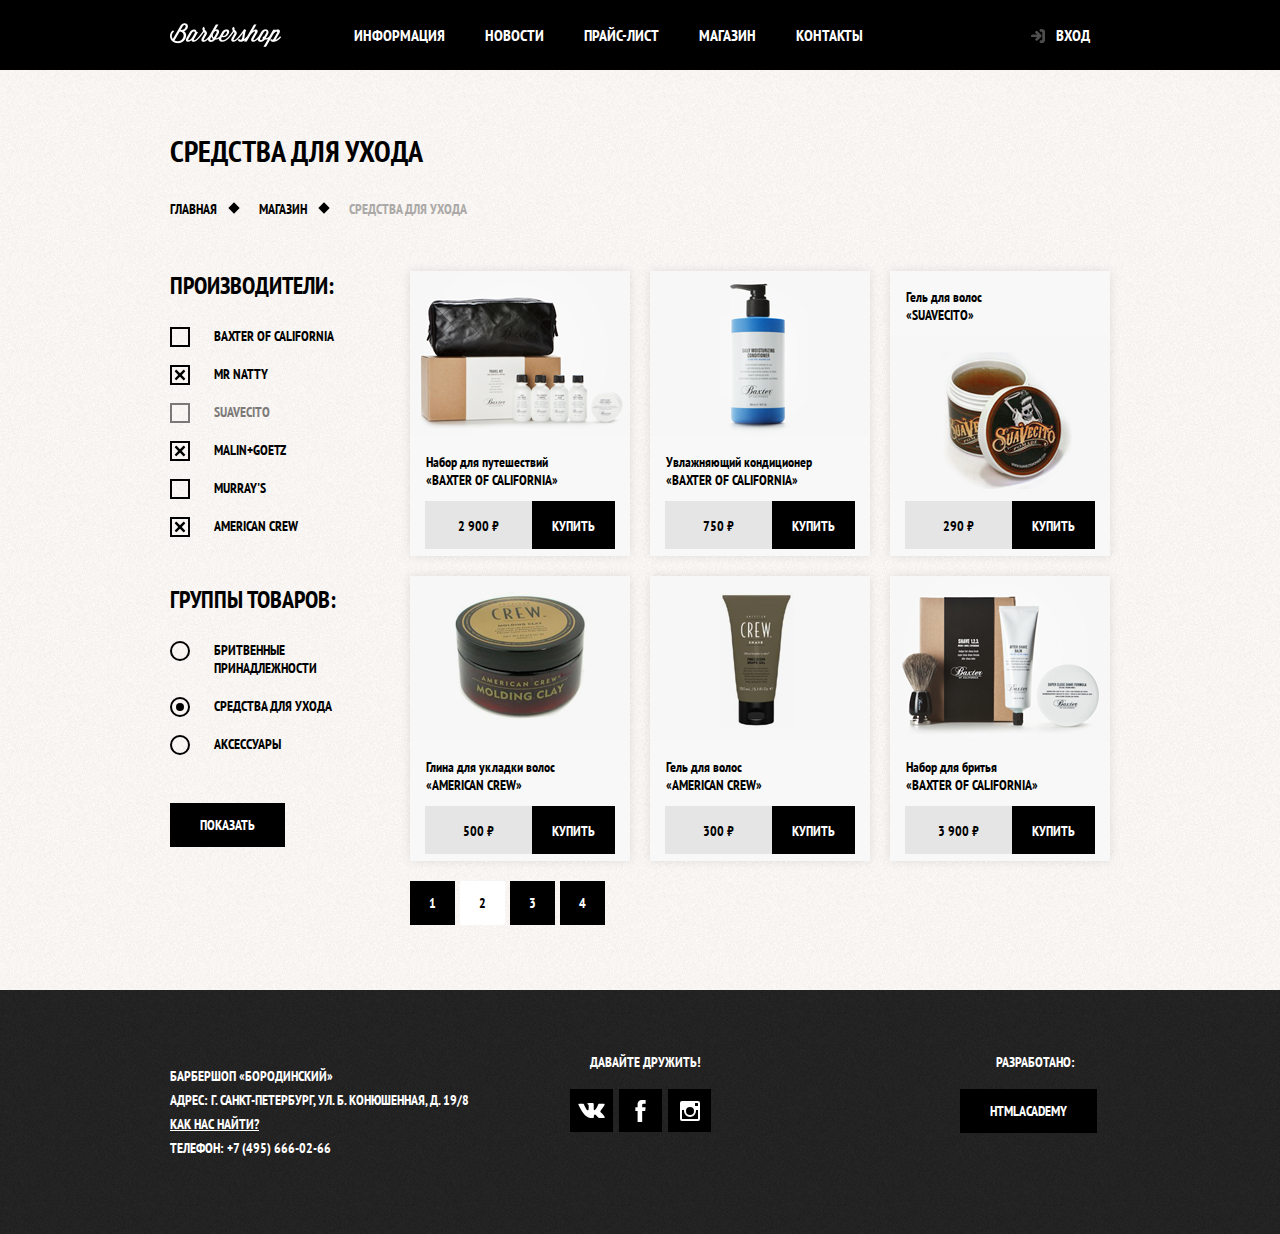
==== commit 3b82f144: "end" ====
--- a/catalog.html
+++ b/catalog.html
@@ -229,25 +229,24 @@
 				</div>
 		</div>
 	</footer>
-	<section class="modal-login">
+	<section class="modal modal-login">
 		<h2>Личный кабинет</h2>
 		<p>Введите пожалуйста свой логин и пароль</p>
-		<form action="https://echo.htmlacademy.ru" class="login-form" method="POST">
+		<form action="https://echo.htmlacademy.ru" class="login-form" met	hod="POST">
 			<p>
 				<label for="user-login" class="vissualy-hidden">Логин</label>
 				<input type="text" class="login-icon-user" id="user-login" name="login" placeholder="Логин">
 			</p>
 			<p>
-				<label for="user-password">Пароль</label>
+				<label class="vissualy-hidden" for="user-password">Пароль</label>
 				<input type="password" class="login-icon-password" id="user-password" name="password" placeholder="Пароль">
 			</p>
 			<p class="login-password-info">
-				<input type="checkbox" id="remember-me" name="remember" class="vissualy-hidden">
-				<span class="check-box-indicator"></span>
-				<label class="login-checkbox" for="remember-me">Запомни меня</label>
+				<input class="vissualy-hidden" type="checkbox" id="remember-me" name="remember" class="visually-hidden" checked>
+				<label class="login-checkbox" for="remember-me">Запомните меня</label>
 				<a href="#" class="restore">Я забыл пароль!</a>
 			</p>
-			<button class="button" type="submit" value="">Отправить</button>
+			<button class="button enter-user" type="submit" value="">Войти</button>
 		</form>
 		<button type="button" class="modail-close">Закрыть</button>
 	</section>
@@ -256,7 +255,7 @@
 		<p>
 			<img src="img/map.jpg" alt="Адрес организации" width="780" height="560">
 		</p>
-		<button type="button" class="modal-close">Закрыть</span>
+		<button type="button" class="modail-close">Закрыть</span>
 	</section>
 </body>
 </html>--- a/css/style.css
+++ b/css/style.css
@@ -188,25 +188,142 @@
 .footer-copyright .button:focus {
     color: #000;
 }
-.modal-login {
+.modal-overlay {
+    position: fixed;
+    top: 0;
+    left: 0;
+    z-index: 1;
+    width: 100%;
+    height: 100%;
+    background-color:rgba(0, 0, 0, 0.6);
+    display: none;
+}
+.modal {
+    position: fixed;
+
+    display: none;
     color: #000;
 
     background-image: url(../img/Layer_colums.jpg);
     background-color: #f8f3f0;
     background-position: 0 0;
     background-repeat: repeat;
+    z-index: 2;
+}
+.modal-show {
+    display: block;
+    animation-name: boucePopap;
+    animation-duration: 0.5s;
+}
+.modal-login {
+    top:120px;
+    left: 50%;
     
+
+    width: 300px;
+    margin-left: -231px;
+    padding: 50px 80px;
+    box-shadow: 0px 30px 50px rgba(0, 0, 0, 0.6);
+}
+.modail-close {
+    position: absolute;
+    
+    width: 22px;
+    height: 22px;
+    box-sizing:border-box;
+    border: none;
+
+    cursor: pointer;
+    background-color: rgba(0, 0, 0, 0.0);
+
+    top: 8px;
+    right: -33px;
+    font-size: 0px;
+}
+.modail-close::before,
+.modail-close::after {
+    position: absolute;
+    content: "" ;
+
+    background-color: #fff;
+    width: 22px;
+    height: 4px;
+
+    top: 40%;
+    right: -3%;
+}
+.modail-close::before {
+    transform: rotate(45deg);
+}
+.modail-close::after {
+    transform: rotate(-45deg);
+}
+
+.modal-login p {
+    margin: 0px;
+    padding: 0px;
+}
+.modal-login .login-password-info {
+    margin-top: 4px;
+    position: relative;
+}
+.login-checkbox::before {
+    content: "";
+    position: absolute;
+    width: 16px;
+    height: 16px;
+    border: 2px solid #000;
+    left: 1px;
+    top: 3px;
+}
+.login-password-info input[type="checkbox"]:checked + label::after {
+    content: "";
+    position: absolute;
+    width: 12px;
+    height: 12px;
+    top: 7px;
+    left: 5px;
+    background: url(/img/cross.svg) no-repeat 0 0;
 }
 .modal-login h2 {
+    margin: 0;
+    margin-bottom: 10px;
     font-size: 30px;
     line-height: 42px;
+}
+.modal-login .button {
+    width: 100%;
+    box-sizing: border-box;
+    text-align: center;
+}
+
+.modal-login input {
+    padding: 12px 15px;
+    width: 300px;
+    box-sizing: border-box;
+    height: 43px;
+    margin-bottom: 9px; 
+}
+
+.login-checkbox {
+    padding-left: 32px;
+}
+.enter-user {
+    margin-top: 15px;
+}
+.login-icon-user {
+    margin-top: 11px; 
+}
+.restore {
+    float: right;
 }
 .login-form input[type="text"],
 .login-form input[type="password"] {
     font: inherit;
     text-transform: uppercase;
-
-    background-color:unset;
+    
+    padding-right: 40px;
+    background-color: #f9f6f3;
     border:2px solid #000000;
 }
 .login-form input:focus,
@@ -217,6 +334,14 @@
 .login-checkbox:hover {
     color:#663d15;
 }
+
+.login-icon-user {
+    background: url("../img/user.svg") no-repeat 270px center;
+}
+.login-icon-password {
+background:url("../img/lock.svg") no-repeat 268px 13px;
+}
+
 .restore {
     color: #000;
     text-decoration: underline;
@@ -224,6 +349,23 @@
 .restore:hover,
 .restore:focus {
     text-decoration: none;
+}
+
+.modal-map {
+    top: 50%;
+    left: 50%;
+
+    width: 766px;
+    height: 560px;
+
+    margin-top: -280px;
+    margin-left: -390px;
+
+    border: 7px solid #fff;
+}
+.modal-map p {
+    margin: 0px;
+    padding: 0px;
 }
 .page-title {
     font-size: 30px;
@@ -788,3 +930,90 @@
     top: 7px;
     transform: rotate(45deg);
 }
+
+.inner-content h3 {
+    font-size: 24px;
+    line-height: 30px;
+    margin: 0;
+    padding: 0;
+    margin-bottom: 30px;
+    margin-top: 60px;
+}
+.inner-content h2 {
+    margin: 0px;
+    padding: 0px;
+    font-size: 48px;
+    line-height: 48px;
+    text-align: center;
+}
+.inner-content p {
+    margin: 14px 0px;
+}
+.inner-content table {
+    border-collapse: collapse;
+}
+.inner-content td {
+    padding: 10px 15px;
+    border: 2px solid #000;
+}
+.inner-content .big-hedding {
+
+    display: flex;
+    align-items:center;
+    
+    margin-top: 55px;
+    margin-bottom: 65px;
+}
+.big-hedding::before,
+.big-hedding::after {
+    content: "";
+    width: 50px;
+    height: 2px;
+    background: #000;
+    flex-grow: 1;
+    flex-shrink: 0;
+}
+.big-hedding::before {
+    margin-right: 25px;
+}
+.big-hedding::after {
+    margin-left: 25px;
+}
+.custom-list-1 {
+    margin: 0px;
+    padding: 0px;
+    list-style: none;
+}
+.custom-list-1 li {
+    position: relative;
+    margin-bottom: 15px;
+    padding-left: 20px;
+}
+.custom-list-1 li::before {
+    content: "";
+    position: absolute;
+    width: 8px;
+    height: 8px;
+    background: #000;
+    transform: rotate(45deg);
+    top: 8px;;
+    left: 0;
+}
+.custom-table-1 {
+    width: 100%;
+}
+.custom-table-1 td {
+    width: 50%;
+}
+.custom-table-1 td:last-child {
+    text-align: center;
+}
+
+/* Анимации */
+
+@keyframes boucePopap {
+    0% {transform: translateY(-2000px);}
+    70% {transform: translateY(30px);}
+    90% {transform: translateY(-10px);}
+    100% {transform: translateY(0px);}
+}